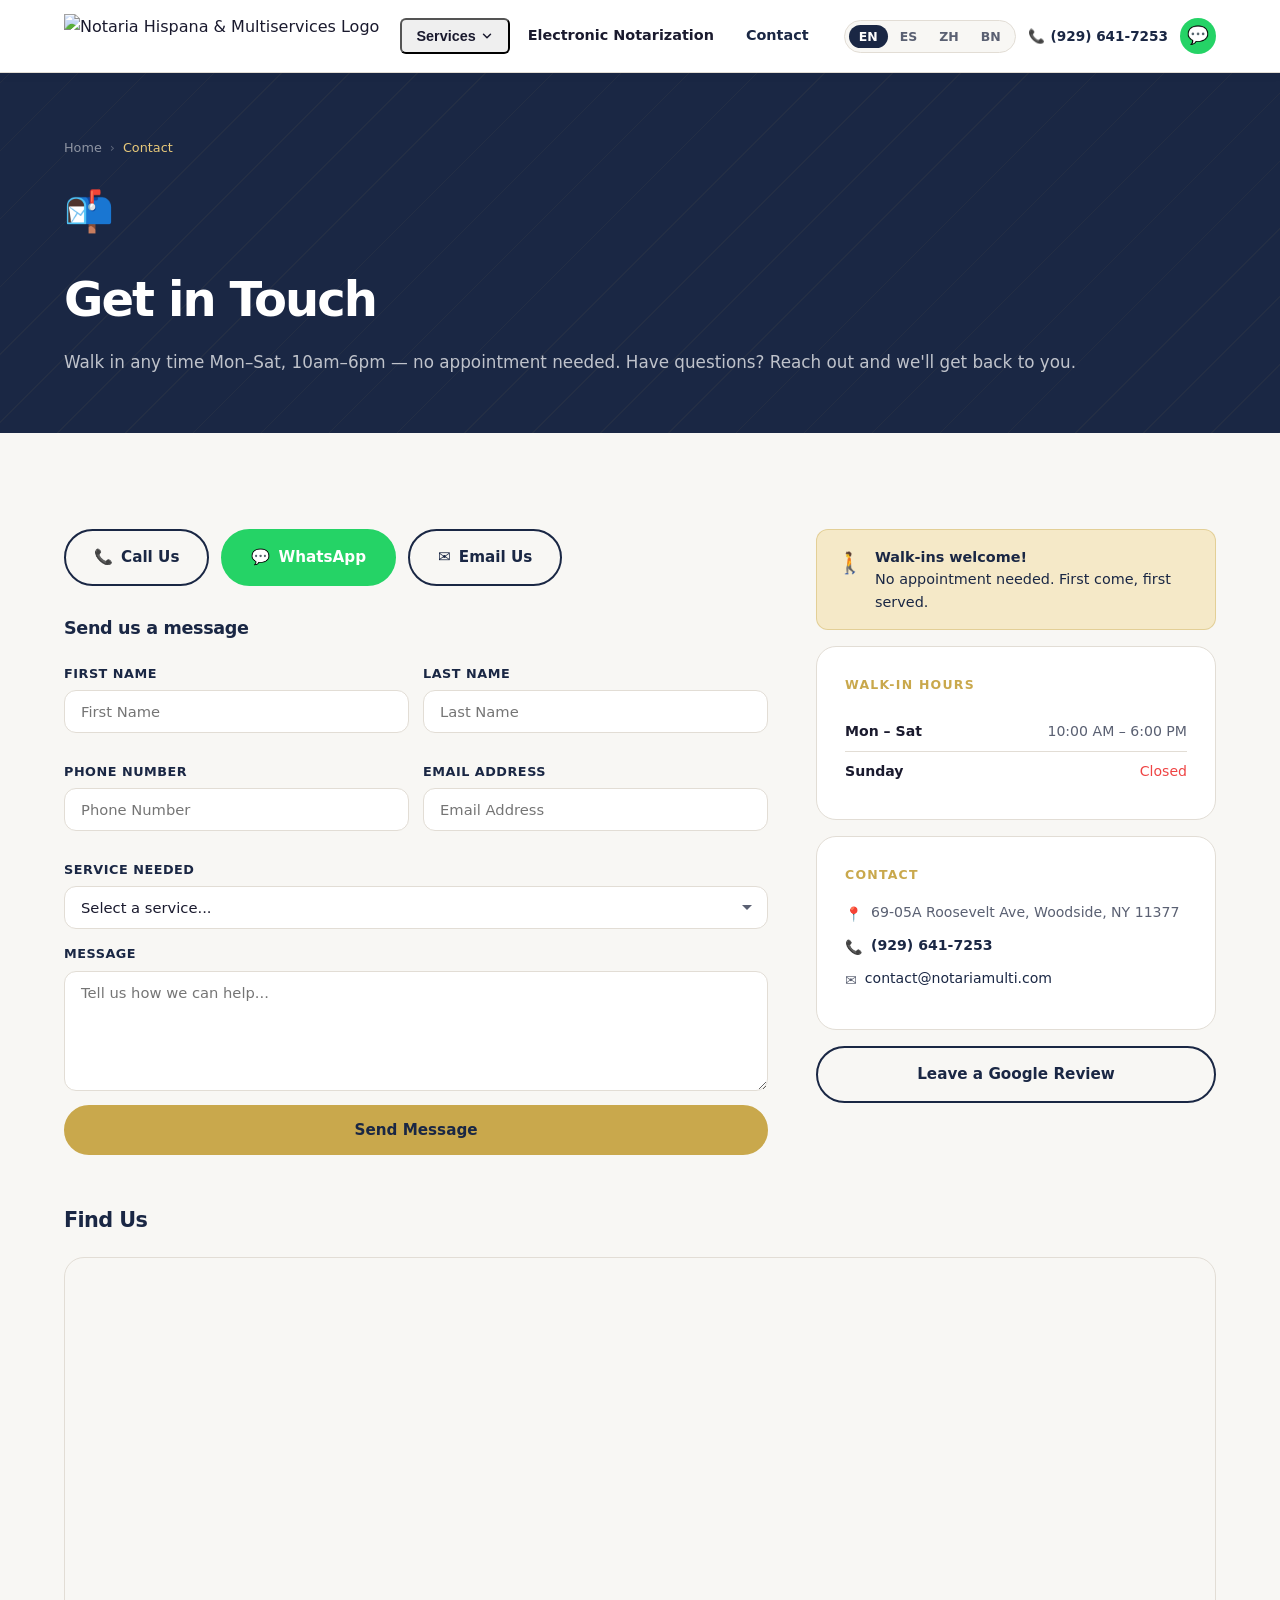
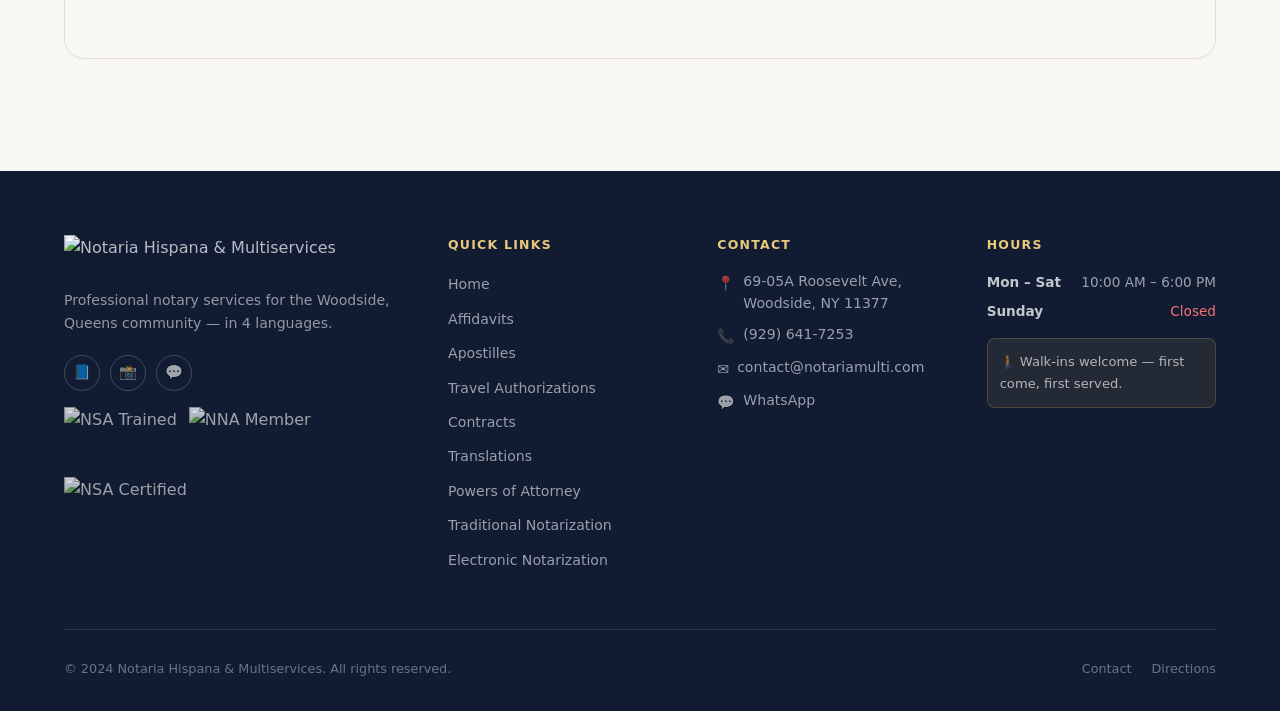
==== contact.html @ 39673ee7 "Initial build: Notaria Hispana & Multiservices website" ====
<!DOCTYPE html>
<html lang="en">
<head>
  <meta charset="UTF-8" />
  <meta name="viewport" content="width=device-width, initial-scale=1.0" />
  <title>Contact Us | Notaria Hispana & Multiservices — Woodside, Queens NY</title>
  <meta name="description" content="Contact Notaria Hispana & Multiservices in Woodside, Queens. Walk in Mon–Sat 10am–6pm — no appointment needed. Call (929) 641-7253 or WhatsApp us." />
  <meta property="og:title" content="Contact | Notaria Hispana & Multiservices" />
  <meta property="og:description" content="Walk in Mon–Sat 10am–6pm at 69-05A Roosevelt Ave, Woodside, NY. No appointment needed." />
  <link rel="stylesheet" href="css/main.css" />
</head>
<body>

<!-- NAVBAR -->
<header class="navbar" role="banner">
  <div class="container navbar-inner">
    <a href="index.html" class="navbar-logo" aria-label="Notaria Hispana & Multiservices home">
      <img src="https://cdn.prod.website-files.com/63d81929572042ce814f7a88/63d93e8942ce27514a6a7bcb_Mesa%20de%20trabajo%201.svg"
           alt="Notaria Hispana & Multiservices Logo" loading="lazy" />
    </a>
    <nav class="navbar-nav" role="navigation" aria-label="Main navigation">
      <div class="nav-dropdown">
        <button class="nav-link nav-dropdown-toggle" aria-haspopup="true" aria-expanded="false">
          <span data-i18n="nav_services">Services</span>
          <svg class="chevron" viewBox="0 0 24 24" fill="none" stroke="currentColor" stroke-width="2.5" stroke-linecap="round" stroke-linejoin="round"><polyline points="6 9 12 15 18 9"></polyline></svg>
        </button>
        <div class="nav-dropdown-menu" role="menu">
          <a href="services/affidavits.html" role="menuitem"><span class="icon">📋</span> <span data-i18n="svc_affidavits">Affidavits</span></a>
          <a href="services/apostilles.html" role="menuitem"><span class="icon">🌐</span> <span data-i18n="svc_apostilles">Apostilles</span></a>
          <a href="services/travel-authorizations.html" role="menuitem"><span class="icon">✈️</span> <span data-i18n="svc_travel">Travel Authorizations</span></a>
          <a href="services/contracts.html" role="menuitem"><span class="icon">📝</span> <span data-i18n="svc_contracts">Contracts</span></a>
          <a href="services/corporate-documents.html" role="menuitem"><span class="icon">🏢</span> <span data-i18n="svc_corporate">Corporate Documents</span></a>
          <a href="services/translations.html" role="menuitem"><span class="icon">🗣️</span> <span data-i18n="svc_translations">Translations</span></a>
          <a href="services/powers.html" role="menuitem"><span class="icon">⚖️</span> <span data-i18n="svc_powers">Powers of Attorney</span></a>
          <a href="services/traditional-notarization.html" role="menuitem"><span class="icon">🔏</span> <span data-i18n="svc_traditional">Traditional Notarization</span></a>
          <a href="services/electronic-notarization.html" role="menuitem"><span class="icon">💻</span> <span data-i18n="svc_electronic">Electronic Notarization</span></a>
        </div>
      </div>
      <a href="services/electronic-notarization.html" class="nav-link" data-i18n="nav_enotary">Electronic Notarization</a>
      <a href="contact.html" class="nav-link" data-i18n="nav_contact">Contact</a>
    </nav>
    <div class="navbar-right">
      <div class="lang-switcher" role="group" aria-label="Language selection">
        <button class="lang-btn active" data-lang="en">EN</button>
        <button class="lang-btn" data-lang="es">ES</button>
        <button class="lang-btn" data-lang="zh">ZH</button>
        <button class="lang-btn" data-lang="bn">BN</button>
      </div>
      <a href="tel:+19296417253" class="navbar-phone">📞 <span data-i18n="nav_phone">(929) 641-7253</span></a>
      <a href="https://wa.me/19296417253" class="navbar-wa" target="_blank" rel="noopener noreferrer" aria-label="WhatsApp">💬</a>
    </div>
    <button class="hamburger" aria-label="Open menu" aria-expanded="false">
      <span></span><span></span><span></span>
    </button>
  </div>
</header>

<!-- Mobile Nav -->
<nav class="mobile-nav" aria-label="Mobile navigation">
  <div class="mobile-nav-inner">
    <span class="mobile-nav-link" data-i18n="nav_services" style="color:var(--text-muted);font-size:.75rem;font-weight:700;letter-spacing:.1em;text-transform:uppercase;padding:12px 0 4px;border-bottom:none;">Services</span>
    <div class="mobile-nav-sub">
      <a href="services/affidavits.html"><span>📋</span> <span data-i18n="svc_affidavits">Affidavits</span></a>
      <a href="services/apostilles.html"><span>🌐</span> <span data-i18n="svc_apostilles">Apostilles</span></a>
      <a href="services/travel-authorizations.html"><span>✈️</span> <span data-i18n="svc_travel">Travel Authorizations</span></a>
      <a href="services/contracts.html"><span>📝</span> <span data-i18n="svc_contracts">Contracts</span></a>
      <a href="services/corporate-documents.html"><span>🏢</span> <span data-i18n="svc_corporate">Corporate Documents</span></a>
      <a href="services/translations.html"><span>🗣️</span> <span data-i18n="svc_translations">Translations</span></a>
      <a href="services/powers.html"><span>⚖️</span> <span data-i18n="svc_powers">Powers of Attorney</span></a>
      <a href="services/traditional-notarization.html"><span>🔏</span> <span data-i18n="svc_traditional">Traditional Notarization</span></a>
      <a href="services/electronic-notarization.html"><span>💻</span> <span data-i18n="svc_electronic">Electronic Notarization</span></a>
    </div>
    <a href="contact.html" class="mobile-nav-link" data-i18n="nav_contact">Contact</a>
    <div class="mobile-lang-row">
      <button class="lang-btn active" data-lang="en">EN</button>
      <button class="lang-btn" data-lang="es">ES</button>
      <button class="lang-btn" data-lang="zh">ZH</button>
      <button class="lang-btn" data-lang="bn">BN</button>
    </div>
    <div class="mobile-contact-row">
      <a href="tel:+19296417253" class="btn btn-outline-navy" style="font-size:.85rem;padding:10px 18px;">📞 (929) 641-7253</a>
      <a href="https://wa.me/19296417253" class="btn btn-whatsapp" style="font-size:.85rem;padding:10px 18px;" target="_blank" rel="noopener noreferrer">💬 WhatsApp</a>
    </div>
  </div>
</nav>

<!-- PAGE HERO -->
<section class="page-hero" aria-label="Contact page hero">
  <div class="container">
    <div class="breadcrumb">
      <a href="index.html" data-i18n="svc_back_home">Home</a>
      <span class="sep">›</span>
      <span class="current" data-i18n="nav_contact">Contact</span>
    </div>
    <div class="page-hero-content">
      <span class="page-hero-icon" aria-hidden="true">📬</span>
      <h1 data-i18n="contact_headline">Get in Touch</h1>
      <p data-i18n="contact_sub">Walk in any time Mon–Sat, 10am–6pm — no appointment needed. Have questions? Reach out and we'll get back to you.</p>
    </div>
  </div>
</section>

<!-- CONTACT CONTENT -->
<section class="contact-page" aria-label="Contact form and information">
  <div class="container">
    <div class="contact-layout">

      <!-- Left: form -->
      <div class="contact-form-wrap fade-in">

        <!-- Quick contact buttons -->
        <div class="quick-contact" style="margin-bottom:28px;">
          <a href="tel:+19296417253" class="btn btn-outline-navy">
            📞 <span data-i18n="quick_call">Call Us</span>
          </a>
          <a href="https://wa.me/19296417253" class="btn btn-whatsapp" target="_blank" rel="noopener noreferrer">
            💬 <span data-i18n="quick_whatsapp">WhatsApp</span>
          </a>
          <a href="mailto:contact@notariamulti.com" class="btn btn-outline-navy">
            ✉️ <span data-i18n="quick_email">Email Us</span>
          </a>
        </div>

        <h2 style="font-size:1.1rem;font-weight:700;color:var(--navy);margin-bottom:20px;letter-spacing:-.02em;">Send us a message</h2>

        <!-- Contact form — set action to Formspree endpoint e.g. https://formspree.io/f/YOUR_FORM_ID -->
        <form id="contact-form" method="POST" action="" novalidate>
          <!-- Honeypot spam prevention -->
          <input type="text" name="_honeypot" class="honeypot" tabindex="-1" autocomplete="off" />

          <div class="form-row">
            <div class="form-group">
              <label for="first_name" data-i18n="form_first_name">First Name</label>
              <input type="text" id="first_name" name="first_name" required
                     data-i18n-placeholder="form_first_name" placeholder="First Name" />
            </div>
            <div class="form-group">
              <label for="last_name" data-i18n="form_last_name">Last Name</label>
              <input type="text" id="last_name" name="last_name" required
                     data-i18n-placeholder="form_last_name" placeholder="Last Name" />
            </div>
          </div>

          <div class="form-row">
            <div class="form-group">
              <label for="phone" data-i18n="form_phone">Phone Number</label>
              <input type="tel" id="phone" name="phone" required
                     data-i18n-placeholder="form_phone" placeholder="Phone Number" />
            </div>
            <div class="form-group">
              <label for="email" data-i18n="form_email">Email Address</label>
              <input type="email" id="email" name="email" required
                     data-i18n-placeholder="form_email" placeholder="Email Address" />
            </div>
          </div>

          <div class="form-group">
            <label for="service" data-i18n="form_service">Service Needed</label>
            <select id="service" name="service">
              <option value="" data-i18n="form_service_default">Select a service...</option>
              <option value="affidavits" data-i18n="svc_affidavits">Affidavits</option>
              <option value="apostilles" data-i18n="svc_apostilles">Apostilles</option>
              <option value="travel" data-i18n="svc_travel">Travel Authorizations</option>
              <option value="contracts" data-i18n="svc_contracts">Contracts</option>
              <option value="corporate" data-i18n="svc_corporate">Corporate Documents</option>
              <option value="translations" data-i18n="svc_translations">Translations</option>
              <option value="powers" data-i18n="svc_powers">Powers of Attorney</option>
              <option value="traditional" data-i18n="svc_traditional">Traditional Notarization</option>
              <option value="electronic" data-i18n="svc_electronic">Electronic Notarization</option>
              <option value="other">Other</option>
            </select>
          </div>

          <div class="form-group">
            <label for="message" data-i18n="form_message">Message</label>
            <textarea id="message" name="message"
                      data-i18n-placeholder="form_message_ph"
                      placeholder="Tell us how we can help..."></textarea>
          </div>

          <button type="submit" class="btn btn-primary form-submit" data-i18n="form_submit">
            Send Message
          </button>
        </form>
      </div>

      <!-- Right: info sidebar -->
      <div class="fade-in fade-in-delay-1">

        <!-- Walk-in note -->
        <div class="walk-in-note">
          <div class="note-icon">🚶</div>
          <p>
            <strong data-i18n="walkin_note_bold">Walk-ins welcome!</strong>
            <br/><span data-i18n="walkin_note">No appointment needed. First come, first served.</span>
          </p>
        </div>

        <!-- Hours -->
        <div class="contact-sidebar-card">
          <h3 data-i18n="walkin_title">Walk-In Hours</h3>
          <div class="hours-table">
            <div class="hours-row">
              <span class="day-name" data-i18n="footer_mon_sat">Mon – Sat</span>
              <span class="day-time" data-i18n="footer_mon_sat_time">10:00 AM – 6:00 PM</span>
            </div>
            <div class="hours-row closed">
              <span class="day-name" data-i18n="footer_sun">Sunday</span>
              <span class="day-time" data-i18n="footer_sun_time">Closed</span>
            </div>
          </div>
        </div>

        <!-- Quick contact info -->
        <div class="contact-sidebar-card">
          <h3 data-i18n="footer_contact">Contact Info</h3>
          <div class="footer-contact-item" style="color:var(--text-muted);">
            <span>📍</span>
            <span data-i18n="footer_address">69-05A Roosevelt Ave, Woodside, NY 11377</span>
          </div>
          <div class="footer-contact-item" style="color:var(--text-muted);">
            <span>📞</span>
            <a href="tel:+19296417253" style="color:var(--navy);font-weight:600;" data-i18n="nav_phone">(929) 641-7253</a>
          </div>
          <div class="footer-contact-item" style="color:var(--text-muted);">
            <span>✉️</span>
            <a href="mailto:contact@notariamulti.com" style="color:var(--navy);">contact@notariamulti.com</a>
          </div>
        </div>

        <!-- Google Review button -->
        <!-- NOTE: Replace PLACE_ID_HERE with the actual Google Place ID -->
        <a href="https://search.google.com/local/writereview?placeid=PLACE_ID_HERE"
           class="btn btn-outline-navy" style="width:100%;justify-content:center;margin-bottom:16px;"
           target="_blank" rel="noopener noreferrer" data-i18n="review_btn">
          Leave a Google Review
        </a>

      </div>
    </div>

    <!-- Map -->
    <div style="margin-top:48px;" class="fade-in">
      <h2 style="font-size:1.3rem;font-weight:800;color:var(--navy);letter-spacing:-.03em;margin-bottom:20px;" data-i18n="map_title">Find Us</h2>
      <div class="map-wrap">
        <iframe
          src="https://maps.google.com/maps?q=69-05A+Roosevelt+Ave+Woodside+NY+11377&output=embed"
          width="100%"
          height="400"
          style="border:0;"
          allowfullscreen=""
          loading="lazy"
          referrerpolicy="no-referrer-when-downgrade"
          title="Notaria Hispana & Multiservices on Google Maps">
        </iframe>
      </div>
    </div>
  </div>
</section>

<!-- FOOTER -->
<footer class="footer" role="contentinfo">
  <div class="container">
    <div class="footer-grid">
      <div class="footer-brand">
        <img src="https://cdn.prod.website-files.com/63d81929572042ce814f7a88/63d93e8942ce27514a6a7bcb_Mesa%20de%20trabajo%201.svg"
             alt="Notaria Hispana & Multiservices" loading="lazy" />
        <p class="footer-tagline" data-i18n="footer_tagline">Professional notary services for the Woodside, Queens community — in 4 languages.</p>
        <div class="footer-social">
          <a href="#" aria-label="Facebook">📘</a>
          <a href="#" aria-label="Instagram">📸</a>
          <a href="https://wa.me/19296417253" aria-label="WhatsApp" target="_blank" rel="noopener noreferrer">💬</a>
        </div>
        <div class="footer-badges">
          <img src="https://cdn.prod.website-files.com/63d81929572042ce814f7a88/65b90f90956b633c1d0f5455_NSA%20TRAINED%20LOGO.png" alt="NSA Trained" loading="lazy" />
          <img src="https://cdn.prod.website-files.com/63d81929572042ce814f7a88/65b90f9088ab7d078bc10384_NNA%20MEMBER%20LOGO.png" alt="NNA Member" loading="lazy" />
          <img src="https://cdn.prod.website-files.com/63d81929572042ce814f7a88/65b90f90baeb579387008061_NSA%20CERT.%20LOGO.png" alt="NSA Certified" loading="lazy" />
        </div>
      </div>
      <div class="footer-col">
        <h4 data-i18n="footer_quick_links">Quick Links</h4>
        <ul>
          <li><a href="index.html">Home</a></li>
          <li><a href="services/affidavits.html" data-i18n="svc_affidavits">Affidavits</a></li>
          <li><a href="services/apostilles.html" data-i18n="svc_apostilles">Apostilles</a></li>
          <li><a href="services/travel-authorizations.html" data-i18n="svc_travel">Travel Authorizations</a></li>
          <li><a href="services/contracts.html" data-i18n="svc_contracts">Contracts</a></li>
          <li><a href="services/translations.html" data-i18n="svc_translations">Translations</a></li>
          <li><a href="services/powers.html" data-i18n="svc_powers">Powers of Attorney</a></li>
          <li><a href="services/traditional-notarization.html" data-i18n="svc_traditional">Traditional Notarization</a></li>
          <li><a href="services/electronic-notarization.html" data-i18n="svc_electronic">Electronic Notarization</a></li>
        </ul>
      </div>
      <div class="footer-col">
        <h4 data-i18n="footer_contact">Contact</h4>
        <div class="footer-contact-item"><span>📍</span><span data-i18n="footer_address">69-05A Roosevelt Ave, Woodside, NY 11377</span></div>
        <div class="footer-contact-item"><span>📞</span><a href="tel:+19296417253" data-i18n="nav_phone">(929) 641-7253</a></div>
        <div class="footer-contact-item"><span>✉️</span><a href="mailto:contact@notariamulti.com">contact@notariamulti.com</a></div>
        <div class="footer-contact-item"><span>💬</span><a href="https://wa.me/19296417253" target="_blank" rel="noopener noreferrer">WhatsApp</a></div>
      </div>
      <div class="footer-col">
        <h4 data-i18n="footer_hours">Hours</h4>
        <div class="footer-hours-item">
          <span class="day" data-i18n="footer_mon_sat">Mon – Sat</span>
          <span data-i18n="footer_mon_sat_time">10:00 AM – 6:00 PM</span>
        </div>
        <div class="footer-hours-item">
          <span class="day" data-i18n="footer_sun">Sunday</span>
          <span style="color:#f87171;" data-i18n="footer_sun_time">Closed</span>
        </div>
        <div style="margin-top:16px;padding:12px;background:rgba(201,168,76,.1);border:1px solid rgba(201,168,76,.25);border-radius:8px;font-size:.82rem;color:rgba(255,255,255,.65);">
          🚶 Walk-ins welcome — first come, first served.
        </div>
      </div>
    </div>
    <div class="footer-bottom">
      <p class="footer-copyright" data-i18n="footer_copyright">© 2024 Notaria Hispana & Multiservices. All rights reserved.</p>
      <div class="footer-bottom-links">
        <a href="contact.html" data-i18n="nav_contact">Contact</a>
        <a href="https://maps.google.com/?q=69-05A+Roosevelt+Ave+Woodside+NY+11377" target="_blank" rel="noopener noreferrer">Directions</a>
      </div>
    </div>
  </div>
</footer>

<script src="js/translations.js"></script>
<script src="js/main.js"></script>
</body>
</html>
---- css/main.css ----
/* ============================================================
   Notaria Hispana & Multiservices — main.css
   ============================================================ */

/* ── Custom Properties ───────────────────────────────────── */
:root {
  --navy:      #1a2744;
  --navy-dark: #111c33;
  --gold:      #c9a84c;
  --gold-light:#e8c97a;
  --gold-pale: #f5e9c8;
  --off-white: #f8f7f4;
  --white:     #ffffff;
  --text-dark: #1a1a2e;
  --text-muted:#5a6072;
  --border:    #e2ddd5;
  --shadow-sm: 0 2px 8px rgba(26,39,68,.08);
  --shadow-md: 0 6px 24px rgba(26,39,68,.13);
  --shadow-lg: 0 16px 48px rgba(26,39,68,.18);
  --radius-sm: 6px;
  --radius-md: 12px;
  --radius-lg: 20px;
  --transition: 0.25s ease;
  --font: -apple-system, BlinkMacSystemFont, 'Segoe UI', system-ui, sans-serif;
  --max-width: 1200px;
  --section-gap: 96px;
}

/* ── Reset & Base ─────────────────────────────────────────── */
*, *::before, *::after { box-sizing: border-box; margin: 0; padding: 0; }

html {
  scroll-behavior: smooth;
  font-size: 16px;
}

body {
  font-family: var(--font);
  background: var(--off-white);
  color: var(--text-dark);
  line-height: 1.65;
  -webkit-font-smoothing: antialiased;
}

img { max-width: 100%; height: auto; display: block; }
a  { color: inherit; text-decoration: none; }
ul { list-style: none; }

/* ── Utilities ────────────────────────────────────────────── */
.container {
  width: 100%;
  max-width: var(--max-width);
  margin-inline: auto;
  padding-inline: 24px;
}

.section-label {
  font-size: .75rem;
  font-weight: 700;
  letter-spacing: .12em;
  text-transform: uppercase;
  color: var(--gold);
  margin-bottom: 10px;
}

.section-title {
  font-size: clamp(1.75rem, 3.5vw, 2.5rem);
  font-weight: 800;
  letter-spacing: -.03em;
  line-height: 1.15;
  color: var(--navy);
}

.section-title.light { color: var(--white); }

.section-sub {
  font-size: 1.05rem;
  color: var(--text-muted);
  margin-top: 12px;
  max-width: 560px;
}

.section-sub.light { color: rgba(255,255,255,.75); }

/* ── Buttons ──────────────────────────────────────────────── */
.btn {
  display: inline-flex;
  align-items: center;
  gap: 8px;
  padding: 14px 28px;
  border-radius: 50px;
  font-family: var(--font);
  font-size: .95rem;
  font-weight: 700;
  cursor: pointer;
  border: 2px solid transparent;
  transition: transform var(--transition), box-shadow var(--transition), background var(--transition), color var(--transition);
  white-space: nowrap;
}

.btn:hover { transform: translateY(-2px); }
.btn:active { transform: translateY(0); }

.btn-primary {
  background: var(--gold);
  color: var(--navy);
  border-color: var(--gold);
  position: relative;
  overflow: hidden;
}

.btn-primary::after {
  content: '';
  position: absolute;
  inset: 0;
  background: linear-gradient(90deg, transparent 0%, rgba(255,255,255,.35) 50%, transparent 100%);
  transform: translateX(-100%);
  transition: transform 0.6s ease;
}

.btn-primary:hover::after { transform: translateX(100%); }
.btn-primary:hover {
  background: var(--gold-light);
  border-color: var(--gold-light);
  box-shadow: 0 8px 24px rgba(201,168,76,.35);
}

.btn-outline {
  background: transparent;
  color: var(--white);
  border-color: rgba(255,255,255,.55);
}
.btn-outline:hover {
  background: rgba(255,255,255,.1);
  border-color: var(--white);
  box-shadow: 0 6px 20px rgba(255,255,255,.1);
}

.btn-outline-navy {
  background: transparent;
  color: var(--navy);
  border-color: var(--navy);
}
.btn-outline-navy:hover {
  background: var(--navy);
  color: var(--white);
  box-shadow: var(--shadow-md);
}

.btn-ghost {
  background: transparent;
  color: var(--gold);
  border-color: var(--gold);
}
.btn-ghost:hover {
  background: var(--gold);
  color: var(--navy);
}

.btn-whatsapp {
  background: #25d366;
  color: var(--white);
  border-color: #25d366;
}
.btn-whatsapp:hover {
  background: #20c05c;
  border-color: #20c05c;
  box-shadow: 0 8px 24px rgba(37,211,102,.35);
}

.btn-disabled {
  opacity: .55;
  cursor: not-allowed;
  pointer-events: none;
}

/* ── Scroll Fade-in ───────────────────────────────────────── */
.fade-in {
  opacity: 0;
  transform: translateY(28px);
  transition: opacity 0.55s ease, transform 0.55s ease;
}
.fade-in.visible {
  opacity: 1;
  transform: translateY(0);
}
.fade-in-delay-1 { transition-delay: .1s; }
.fade-in-delay-2 { transition-delay: .2s; }
.fade-in-delay-3 { transition-delay: .3s; }
.fade-in-delay-4 { transition-delay: .4s; }

/* ── NAVBAR ───────────────────────────────────────────────── */
.navbar {
  position: sticky;
  top: 0;
  z-index: 1000;
  background: var(--white);
  border-bottom: 1px solid var(--border);
  box-shadow: var(--shadow-sm);
}

.navbar-inner {
  display: flex;
  align-items: center;
  justify-content: space-between;
  height: 72px;
  gap: 16px;
}

.navbar-logo img {
  height: 44px;
  width: auto;
}

.navbar-nav {
  display: flex;
  align-items: center;
  gap: 4px;
}

.nav-link {
  font-size: .9rem;
  font-weight: 600;
  color: var(--text-dark);
  padding: 8px 14px;
  border-radius: var(--radius-sm);
  transition: color var(--transition), background var(--transition);
  position: relative;
}

.nav-link::after {
  content: '';
  position: absolute;
  bottom: 4px;
  left: 14px;
  right: 14px;
  height: 2px;
  background: var(--gold);
  transform: scaleX(0);
  transform-origin: left;
  transition: transform var(--transition);
  border-radius: 2px;
}

.nav-link:hover { color: var(--navy); }
.nav-link:hover::after { transform: scaleX(1); }

/* Dropdown */
.nav-dropdown {
  position: relative;
}

.nav-dropdown-toggle {
  display: flex;
  align-items: center;
  gap: 4px;
  cursor: pointer;
}

.nav-dropdown-toggle .chevron {
  width: 14px;
  height: 14px;
  transition: transform var(--transition);
  flex-shrink: 0;
}

.nav-dropdown:hover .chevron,
.nav-dropdown.open .chevron {
  transform: rotate(180deg);
}

.nav-dropdown-menu {
  position: absolute;
  top: calc(100% + 8px);
  left: 50%;
  transform: translateX(-50%) translateY(-6px);
  background: var(--white);
  border: 1px solid var(--border);
  border-radius: var(--radius-md);
  box-shadow: var(--shadow-lg);
  padding: 8px;
  min-width: 240px;
  opacity: 0;
  pointer-events: none;
  transition: opacity var(--transition), transform var(--transition);
  z-index: 100;
}

.nav-dropdown:hover .nav-dropdown-menu,
.nav-dropdown.open .nav-dropdown-menu {
  opacity: 1;
  pointer-events: auto;
  transform: translateX(-50%) translateY(0);
}

.nav-dropdown-menu a {
  display: flex;
  align-items: center;
  gap: 10px;
  padding: 10px 14px;
  border-radius: var(--radius-sm);
  font-size: .875rem;
  font-weight: 500;
  color: var(--text-dark);
  transition: background var(--transition), color var(--transition);
}

.nav-dropdown-menu a:hover {
  background: var(--off-white);
  color: var(--navy);
}

.nav-dropdown-menu a .icon { font-size: 1rem; }

/* Navbar right */
.navbar-right {
  display: flex;
  align-items: center;
  gap: 12px;
}

/* Language switcher */
.lang-switcher {
  display: flex;
  align-items: center;
  gap: 2px;
  background: var(--off-white);
  border: 1px solid var(--border);
  border-radius: 50px;
  padding: 4px;
}

.lang-btn {
  padding: 4px 10px;
  border-radius: 50px;
  border: none;
  background: transparent;
  font-family: var(--font);
  font-size: .78rem;
  font-weight: 600;
  color: var(--text-muted);
  cursor: pointer;
  transition: background var(--transition), color var(--transition);
}

.lang-btn.active,
.lang-btn:hover {
  background: var(--navy);
  color: var(--white);
}

.navbar-phone {
  display: flex;
  align-items: center;
  gap: 6px;
  font-size: .85rem;
  font-weight: 700;
  color: var(--navy);
  transition: color var(--transition);
}
.navbar-phone:hover { color: var(--gold); }

.navbar-wa {
  display: flex;
  align-items: center;
  justify-content: center;
  width: 36px;
  height: 36px;
  border-radius: 50%;
  background: #25d366;
  color: var(--white);
  font-size: 1.1rem;
  transition: transform var(--transition), box-shadow var(--transition);
}
.navbar-wa:hover {
  transform: scale(1.1);
  box-shadow: 0 4px 16px rgba(37,211,102,.4);
}

/* Hamburger */
.hamburger {
  display: none;
  flex-direction: column;
  justify-content: center;
  gap: 5px;
  width: 40px;
  height: 40px;
  border: none;
  background: transparent;
  cursor: pointer;
  padding: 4px;
  border-radius: var(--radius-sm);
}

.hamburger span {
  display: block;
  height: 2px;
  background: var(--navy);
  border-radius: 2px;
  transition: transform var(--transition), opacity var(--transition), width var(--transition);
}

.hamburger.open span:nth-child(1) { transform: translateY(7px) rotate(45deg); }
.hamburger.open span:nth-child(2) { opacity: 0; width: 0; }
.hamburger.open span:nth-child(3) { transform: translateY(-7px) rotate(-45deg); }

/* Mobile nav */
.mobile-nav {
  display: none;
  position: fixed;
  top: 72px;
  left: 0; right: 0;
  background: var(--white);
  border-bottom: 1px solid var(--border);
  box-shadow: var(--shadow-md);
  max-height: 0;
  overflow: hidden;
  transition: max-height 0.4s cubic-bezier(0.4,0,0.2,1);
  z-index: 999;
}

.mobile-nav.open { max-height: 90vh; overflow-y: auto; }

.mobile-nav-inner { padding: 20px 24px 32px; }

.mobile-nav-link {
  display: block;
  padding: 14px 0;
  font-size: 1.1rem;
  font-weight: 600;
  color: var(--text-dark);
  border-bottom: 1px solid var(--border);
  transition: color var(--transition);
}
.mobile-nav-link:hover { color: var(--navy); }

.mobile-nav-sub {
  padding: 8px 0 8px 16px;
}

.mobile-nav-sub a {
  display: flex;
  align-items: center;
  gap: 8px;
  padding: 10px 0;
  font-size: .95rem;
  color: var(--text-muted);
  border-bottom: 1px solid rgba(226,221,213,.4);
  transition: color var(--transition);
}
.mobile-nav-sub a:hover { color: var(--navy); }

.mobile-lang-row {
  display: flex;
  gap: 8px;
  margin-top: 20px;
  flex-wrap: wrap;
}

.mobile-contact-row {
  display: flex;
  gap: 10px;
  margin-top: 16px;
  flex-wrap: wrap;
}

/* ── HERO ─────────────────────────────────────────────────── */
.hero {
  background: var(--navy);
  color: var(--white);
  padding: 96px 0 80px;
  position: relative;
  overflow: hidden;
}

/* Geometric pattern */
.hero::before {
  content: '';
  position: absolute;
  inset: 0;
  background-image:
    repeating-linear-gradient(
      60deg,
      rgba(201,168,76,.06) 0px,
      rgba(201,168,76,.06) 1px,
      transparent 1px,
      transparent 60px
    ),
    repeating-linear-gradient(
      -60deg,
      rgba(201,168,76,.06) 0px,
      rgba(201,168,76,.06) 1px,
      transparent 1px,
      transparent 60px
    );
  pointer-events: none;
}

.hero::after {
  content: '';
  position: absolute;
  top: -120px; right: -120px;
  width: 480px; height: 480px;
  border-radius: 50%;
  background: radial-gradient(circle, rgba(201,168,76,.12) 0%, transparent 70%);
  pointer-events: none;
}

.hero-inner {
  position: relative;
  z-index: 1;
  max-width: 680px;
}

.hero-badge {
  display: inline-flex;
  align-items: center;
  gap: 6px;
  background: rgba(201,168,76,.18);
  border: 1px solid rgba(201,168,76,.35);
  color: var(--gold-light);
  font-size: .78rem;
  font-weight: 700;
  letter-spacing: .1em;
  text-transform: uppercase;
  padding: 6px 14px;
  border-radius: 50px;
  margin-bottom: 24px;
}

.hero-title {
  font-size: clamp(2.2rem, 5vw, 3.6rem);
  font-weight: 900;
  letter-spacing: -.04em;
  line-height: 1.1;
  color: var(--white);
  margin-bottom: 20px;
}

.hero-title span { color: var(--gold); }

.hero-sub {
  font-size: clamp(1rem, 2vw, 1.15rem);
  color: rgba(255,255,255,.78);
  line-height: 1.7;
  margin-bottom: 36px;
  max-width: 520px;
}

.hero-ctas {
  display: flex;
  gap: 14px;
  flex-wrap: wrap;
}

.hero-languages {
  display: flex;
  align-items: center;
  gap: 10px;
  margin-top: 44px;
  flex-wrap: wrap;
}

.hero-languages span {
  font-size: .78rem;
  font-weight: 600;
  letter-spacing: .06em;
  color: rgba(255,255,255,.5);
  text-transform: uppercase;
}

.lang-pill {
  display: inline-flex;
  align-items: center;
  padding: 4px 12px;
  border-radius: 50px;
  border: 1px solid rgba(201,168,76,.35);
  color: var(--gold-light);
  font-size: .8rem;
  font-weight: 600;
}

/* ── STATS BAR ────────────────────────────────────────────── */
.stats-bar {
  background: var(--white);
  border-bottom: 1px solid var(--border);
  padding: 36px 0;
}

.stats-grid {
  display: grid;
  grid-template-columns: repeat(4, 1fr);
  gap: 24px;
  text-align: center;
}

.stat-item {
  display: flex;
  flex-direction: column;
  align-items: center;
  gap: 6px;
}

.stat-number {
  font-size: clamp(1.8rem, 3.5vw, 2.5rem);
  font-weight: 900;
  color: var(--navy);
  letter-spacing: -.04em;
  line-height: 1;
}

.stat-number span { color: var(--gold); }

.stat-label {
  font-size: .82rem;
  font-weight: 600;
  color: var(--text-muted);
  text-transform: uppercase;
  letter-spacing: .07em;
}

/* ── SERVICES SECTION ─────────────────────────────────────── */
.services-section {
  padding: var(--section-gap) 0;
}

.section-header {
  margin-bottom: 52px;
}

.services-grid {
  display: grid;
  grid-template-columns: repeat(3, 1fr);
  gap: 24px;
}

.service-card {
  background: var(--white);
  border: 1px solid var(--border);
  border-radius: var(--radius-lg);
  padding: 32px 28px;
  display: flex;
  flex-direction: column;
  gap: 14px;
  transition: transform var(--transition), box-shadow var(--transition), border-color var(--transition);
  cursor: default;
}

.service-card:hover {
  transform: translateY(-4px);
  box-shadow: var(--shadow-lg);
  border-color: rgba(201,168,76,.35);
}

.service-card-icon {
  font-size: 2.2rem;
  line-height: 1;
  width: 56px;
  height: 56px;
  display: flex;
  align-items: center;
  justify-content: center;
  background: var(--off-white);
  border-radius: var(--radius-md);
}

.service-card h3 {
  font-size: 1.1rem;
  font-weight: 800;
  color: var(--navy);
  letter-spacing: -.02em;
}

.service-card p {
  font-size: .88rem;
  color: var(--text-muted);
  line-height: 1.6;
  flex: 1;
}

.service-card .btn-learn {
  align-self: flex-start;
  padding: 8px 18px;
  font-size: .82rem;
  font-weight: 700;
  border-radius: 50px;
  border: 1.5px solid var(--border);
  color: var(--navy);
  background: transparent;
  transition: background var(--transition), border-color var(--transition), color var(--transition);
  display: inline-flex;
  align-items: center;
  gap: 4px;
}

.service-card:hover .btn-learn {
  background: var(--navy);
  color: var(--white);
  border-color: var(--navy);
}

/* ── ENOTARY BANNER ───────────────────────────────────────── */
.enotary-banner {
  background: linear-gradient(135deg, var(--navy) 0%, #243358 50%, #1e2d4e 100%);
  padding: 64px 0;
  position: relative;
  overflow: hidden;
}

.enotary-banner::before {
  content: '';
  position: absolute;
  top: -60px; right: -60px;
  width: 300px; height: 300px;
  border-radius: 50%;
  background: radial-gradient(circle, rgba(201,168,76,.15) 0%, transparent 70%);
}

.enotary-banner::after {
  content: '';
  position: absolute;
  bottom: -60px; left: -60px;
  width: 240px; height: 240px;
  border-radius: 50%;
  background: radial-gradient(circle, rgba(201,168,76,.1) 0%, transparent 70%);
}

.enotary-inner {
  position: relative;
  z-index: 1;
  display: flex;
  align-items: center;
  justify-content: space-between;
  gap: 40px;
  flex-wrap: wrap;
}

.enotary-text .badge-coming-soon {
  display: inline-flex;
  align-items: center;
  gap: 6px;
  background: rgba(201,168,76,.2);
  border: 1px solid rgba(201,168,76,.4);
  color: var(--gold-light);
  font-size: .75rem;
  font-weight: 700;
  letter-spacing: .1em;
  text-transform: uppercase;
  padding: 5px 12px;
  border-radius: 50px;
  margin-bottom: 16px;
}

.enotary-text h2 {
  font-size: clamp(1.5rem, 3vw, 2rem);
  font-weight: 800;
  color: var(--white);
  letter-spacing: -.03em;
  margin-bottom: 10px;
}

.enotary-text p {
  color: rgba(255,255,255,.72);
  font-size: .95rem;
  max-width: 460px;
}

.enotary-cta { flex-shrink: 0; }

.btn-coming-soon {
  position: relative;
  background: var(--gold);
  color: var(--navy);
  border-color: var(--gold);
  opacity: .7;
  cursor: not-allowed;
  pointer-events: none;
}

/* ── WHY CHOOSE US ────────────────────────────────────────── */
.why-section {
  padding: var(--section-gap) 0;
  background: var(--navy);
  position: relative;
  overflow: hidden;
}

.why-section::before {
  content: '';
  position: absolute;
  inset: 0;
  background-image:
    repeating-linear-gradient(
      45deg,
      rgba(201,168,76,.04) 0px,
      rgba(201,168,76,.04) 1px,
      transparent 1px,
      transparent 48px
    );
}

.why-grid {
  display: grid;
  grid-template-columns: repeat(4, 1fr);
  gap: 24px;
  margin-top: 52px;
  position: relative;
  z-index: 1;
}

.why-card {
  background: rgba(255,255,255,.06);
  border: 1px solid rgba(201,168,76,.2);
  border-radius: var(--radius-lg);
  padding: 32px 24px;
  text-align: center;
  transition: background var(--transition), border-color var(--transition);
}

.why-card:hover {
  background: rgba(255,255,255,.1);
  border-color: rgba(201,168,76,.45);
}

.why-icon {
  font-size: 2.2rem;
  margin-bottom: 16px;
  display: block;
}

.why-card h3 {
  font-size: 1.05rem;
  font-weight: 800;
  color: var(--white);
  margin-bottom: 10px;
  letter-spacing: -.02em;
}

.why-card p {
  font-size: .85rem;
  color: rgba(255,255,255,.62);
  line-height: 1.6;
}

/* ── TRUST BADGES ─────────────────────────────────────────── */
.trust-section {
  padding: 56px 0;
  background: var(--white);
  border-top: 1px solid var(--border);
  border-bottom: 1px solid var(--border);
}

.trust-inner {
  text-align: center;
}

.trust-inner p {
  font-size: .78rem;
  font-weight: 700;
  letter-spacing: .12em;
  text-transform: uppercase;
  color: var(--text-muted);
  margin-bottom: 28px;
}

.trust-badges {
  display: flex;
  align-items: center;
  justify-content: center;
  gap: 40px;
  flex-wrap: wrap;
}

.trust-badge img {
  height: 80px;
  width: auto;
  object-fit: contain;
  filter: grayscale(20%);
  transition: filter var(--transition), transform var(--transition);
}

.trust-badge img:hover {
  filter: grayscale(0%);
  transform: scale(1.05);
}

/* ── REVIEWS ──────────────────────────────────────────────── */
.reviews-section {
  padding: var(--section-gap) 0;
}

.reviews-grid {
  display: grid;
  grid-template-columns: repeat(3, 1fr);
  gap: 24px;
  margin-top: 48px;
}

.review-card {
  background: var(--white);
  border: 1px solid var(--border);
  border-radius: var(--radius-lg);
  padding: 28px;
  display: flex;
  flex-direction: column;
  gap: 14px;
  transition: box-shadow var(--transition);
}

.review-card:hover { box-shadow: var(--shadow-md); }

.review-stars { color: #f59e0b; font-size: 1.1rem; letter-spacing: 2px; }

.review-text {
  font-size: .92rem;
  color: var(--text-muted);
  line-height: 1.7;
  flex: 1;
  font-style: italic;
}

.review-author {
  display: flex;
  align-items: center;
  gap: 10px;
}

.review-avatar {
  width: 40px; height: 40px;
  border-radius: 50%;
  background: linear-gradient(135deg, var(--navy), var(--gold));
  display: flex;
  align-items: center;
  justify-content: center;
  color: var(--white);
  font-size: .85rem;
  font-weight: 700;
  flex-shrink: 0;
}

.review-name {
  font-size: .9rem;
  font-weight: 700;
  color: var(--text-dark);
}

.review-source {
  font-size: .75rem;
  color: var(--text-muted);
}

.reviews-cta {
  text-align: center;
  margin-top: 36px;
}

/* ── CONTACT CTA SECTION ──────────────────────────────────── */
.contact-cta-section {
  padding: var(--section-gap) 0;
  background: var(--off-white);
  border-top: 1px solid var(--border);
}

.contact-cta-inner {
  text-align: center;
  max-width: 600px;
  margin-inline: auto;
}

.contact-cta-inner h2 {
  font-size: clamp(1.8rem, 3.5vw, 2.4rem);
  font-weight: 900;
  color: var(--navy);
  letter-spacing: -.04em;
  margin-bottom: 14px;
}

.contact-cta-inner p {
  color: var(--text-muted);
  margin-bottom: 32px;
}

.contact-cta-btns {
  display: flex;
  gap: 14px;
  justify-content: center;
  flex-wrap: wrap;
}

/* ── FOOTER ───────────────────────────────────────────────── */
.footer {
  background: var(--navy-dark);
  color: rgba(255,255,255,.7);
  padding: 64px 0 32px;
}

.footer-grid {
  display: grid;
  grid-template-columns: 1.5fr 1fr 1fr 1fr;
  gap: 40px;
  padding-bottom: 48px;
  border-bottom: 1px solid rgba(255,255,255,.1);
}

.footer-brand img {
  height: 40px;
  width: auto;
  margin-bottom: 14px;
}

.footer-tagline {
  font-size: .88rem;
  line-height: 1.65;
  color: rgba(255,255,255,.55);
  margin-bottom: 20px;
}

.footer-social {
  display: flex;
  gap: 10px;
}

.footer-social a {
  width: 36px; height: 36px;
  border-radius: 50%;
  border: 1px solid rgba(255,255,255,.2);
  display: flex;
  align-items: center;
  justify-content: center;
  font-size: .9rem;
  color: rgba(255,255,255,.6);
  transition: background var(--transition), border-color var(--transition), color var(--transition);
}

.footer-social a:hover {
  background: var(--gold);
  border-color: var(--gold);
  color: var(--navy);
}

.footer-col h4 {
  font-size: .78rem;
  font-weight: 700;
  letter-spacing: .1em;
  text-transform: uppercase;
  color: var(--gold-light);
  margin-bottom: 16px;
}

.footer-col ul li { margin-bottom: 8px; }

.footer-col ul li a {
  font-size: .88rem;
  color: rgba(255,255,255,.58);
  transition: color var(--transition);
}

.footer-col ul li a:hover { color: var(--white); }

.footer-contact-item {
  display: flex;
  align-items: flex-start;
  gap: 8px;
  font-size: .88rem;
  color: rgba(255,255,255,.58);
  margin-bottom: 10px;
  line-height: 1.5;
}

.footer-contact-item span:first-child { flex-shrink: 0; margin-top: 2px; }

.footer-hours-item {
  display: flex;
  justify-content: space-between;
  font-size: .85rem;
  color: rgba(255,255,255,.58);
  margin-bottom: 6px;
}

.footer-hours-item .day { font-weight: 600; color: rgba(255,255,255,.75); }

.footer-badges {
  display: flex;
  gap: 12px;
  align-items: center;
  flex-wrap: wrap;
  margin-top: 16px;
}

.footer-badges img {
  height: 44px;
  width: auto;
  object-fit: contain;
  filter: brightness(.85) grayscale(.3);
}

.footer-bottom {
  padding-top: 28px;
  display: flex;
  align-items: center;
  justify-content: space-between;
  gap: 16px;
  flex-wrap: wrap;
}

.footer-copyright {
  font-size: .8rem;
  color: rgba(255,255,255,.38);
}

.footer-bottom-links {
  display: flex;
  gap: 20px;
}

.footer-bottom-links a {
  font-size: .8rem;
  color: rgba(255,255,255,.38);
  transition: color var(--transition);
}

.footer-bottom-links a:hover { color: rgba(255,255,255,.7); }

/* ── SERVICE PAGE HERO ────────────────────────────────────── */
.page-hero {
  background: var(--navy);
  padding: 64px 0 56px;
  position: relative;
  overflow: hidden;
}

.page-hero::before {
  content: '';
  position: absolute;
  inset: 0;
  background-image:
    repeating-linear-gradient(
      -45deg,
      rgba(201,168,76,.05) 0px,
      rgba(201,168,76,.05) 1px,
      transparent 1px,
      transparent 48px
    );
}

.breadcrumb {
  display: flex;
  align-items: center;
  gap: 8px;
  font-size: .8rem;
  color: rgba(255,255,255,.5);
  margin-bottom: 20px;
  position: relative;
  z-index: 1;
  flex-wrap: wrap;
}

.breadcrumb a {
  color: rgba(255,255,255,.5);
  transition: color var(--transition);
}
.breadcrumb a:hover { color: var(--gold-light); }

.breadcrumb .sep { color: rgba(255,255,255,.3); }
.breadcrumb .current { color: var(--gold-light); }

.page-hero-content { position: relative; z-index: 1; }

.page-hero-icon {
  font-size: 2.5rem;
  display: block;
  margin-bottom: 16px;
}

.page-hero h1 {
  font-size: clamp(2rem, 4vw, 3rem);
  font-weight: 900;
  color: var(--white);
  letter-spacing: -.04em;
  margin-bottom: 10px;
}

.page-hero p {
  font-size: 1.05rem;
  color: rgba(255,255,255,.72);
}

/* ── SERVICE CONTENT ──────────────────────────────────────── */
.service-content {
  padding: var(--section-gap) 0;
}

.service-layout {
  display: grid;
  grid-template-columns: 1fr 360px;
  gap: 48px;
  align-items: start;
}

.service-main h2 {
  font-size: 1.5rem;
  font-weight: 800;
  color: var(--navy);
  letter-spacing: -.03em;
  margin-bottom: 14px;
}

.service-main p {
  color: var(--text-muted);
  line-height: 1.75;
  margin-bottom: 24px;
}

.doc-list {
  display: flex;
  flex-direction: column;
  gap: 10px;
  margin-bottom: 32px;
}

.doc-list li {
  display: flex;
  align-items: flex-start;
  gap: 10px;
  font-size: .92rem;
  color: var(--text-muted);
  line-height: 1.5;
}

.doc-list li::before {
  content: '✓';
  color: var(--gold);
  font-weight: 700;
  flex-shrink: 0;
  margin-top: 1px;
}

/* Steps for electronic notarization */
.steps-list {
  display: flex;
  flex-direction: column;
  gap: 20px;
  margin-bottom: 32px;
}

.step-item {
  display: flex;
  gap: 16px;
  align-items: flex-start;
}

.step-number {
  width: 36px;
  height: 36px;
  border-radius: 50%;
  background: var(--navy);
  color: var(--gold);
  font-weight: 800;
  font-size: .9rem;
  display: flex;
  align-items: center;
  justify-content: center;
  flex-shrink: 0;
}

.step-text h4 {
  font-size: .95rem;
  font-weight: 700;
  color: var(--navy);
  margin-bottom: 2px;
}

.step-text p {
  font-size: .87rem;
  color: var(--text-muted);
  margin: 0;
}

/* Sidebar */
.service-sidebar { position: sticky; top: 100px; }

.sidebar-card {
  background: var(--white);
  border: 1px solid var(--border);
  border-radius: var(--radius-lg);
  padding: 28px;
  margin-bottom: 16px;
}

.sidebar-card h3 {
  font-size: .78rem;
  font-weight: 700;
  letter-spacing: .1em;
  text-transform: uppercase;
  color: var(--gold);
  margin-bottom: 16px;
}

.bring-list {
  display: flex;
  flex-direction: column;
  gap: 10px;
}

.bring-list li {
  display: flex;
  align-items: flex-start;
  gap: 8px;
  font-size: .88rem;
  color: var(--text-muted);
}

.bring-list li::before {
  content: '→';
  color: var(--navy);
  font-weight: 700;
  flex-shrink: 0;
}

.sidebar-cta {
  display: flex;
  flex-direction: column;
  gap: 10px;
}

.sidebar-cta .btn { justify-content: center; width: 100%; }

.sidebar-hours {
  font-size: .85rem;
  color: var(--text-muted);
  text-align: center;
  margin-top: 10px;
}

/* ── Coming Soon status ───────────────────────────────────── */
.coming-soon-status {
  background: linear-gradient(135deg, var(--navy), #243358);
  border: 2px solid rgba(201,168,76,.3);
  border-radius: var(--radius-lg);
  padding: 32px;
  text-align: center;
  margin-bottom: 32px;
}

.coming-soon-status .status-icon { font-size: 2.5rem; margin-bottom: 12px; }

.coming-soon-status h3 {
  font-size: 1.25rem;
  font-weight: 800;
  color: var(--white);
  margin-bottom: 8px;
}

.coming-soon-status p {
  font-size: .9rem;
  color: rgba(255,255,255,.65);
  margin: 0;
}

/* ── CONTACT PAGE ─────────────────────────────────────────── */
.contact-page {
  padding: var(--section-gap) 0;
}

.contact-layout {
  display: grid;
  grid-template-columns: 1fr 400px;
  gap: 48px;
  align-items: start;
}

.contact-form-wrap h2 {
  font-size: 1.4rem;
  font-weight: 800;
  color: var(--navy);
  margin-bottom: 24px;
  letter-spacing: -.03em;
}

.form-row {
  display: grid;
  grid-template-columns: 1fr 1fr;
  gap: 14px;
  margin-bottom: 14px;
}

.form-group {
  display: flex;
  flex-direction: column;
  gap: 6px;
  margin-bottom: 14px;
}

.form-group label {
  font-size: .8rem;
  font-weight: 700;
  color: var(--navy);
  letter-spacing: .04em;
  text-transform: uppercase;
}

.form-group input,
.form-group select,
.form-group textarea {
  width: 100%;
  padding: 12px 16px;
  border: 1.5px solid var(--border);
  border-radius: var(--radius-md);
  font-family: var(--font);
  font-size: .92rem;
  color: var(--text-dark);
  background: var(--white);
  transition: border-color var(--transition), box-shadow var(--transition);
  outline: none;
  appearance: none;
}

.form-group input:focus,
.form-group select:focus,
.form-group textarea:focus {
  border-color: var(--navy);
  box-shadow: 0 0 0 3px rgba(26,39,68,.08);
}

.form-group textarea { resize: vertical; min-height: 120px; }

.form-group select {
  background-image: url("data:image/svg+xml,%3Csvg xmlns='http://www.w3.org/2000/svg' width='12' height='12' viewBox='0 0 12 12'%3E%3Cpath d='M6 8L1 3h10z' fill='%235a6072'/%3E%3C/svg%3E");
  background-repeat: no-repeat;
  background-position: right 14px center;
  padding-right: 36px;
}

.honeypot { display: none !important; }

.form-submit { width: 100%; justify-content: center; }

.quick-contact {
  display: flex;
  gap: 12px;
  margin-bottom: 32px;
  flex-wrap: wrap;
}

.contact-sidebar-card {
  background: var(--white);
  border: 1px solid var(--border);
  border-radius: var(--radius-lg);
  padding: 28px;
  margin-bottom: 16px;
}

.contact-sidebar-card h3 {
  font-size: .78rem;
  font-weight: 700;
  letter-spacing: .1em;
  text-transform: uppercase;
  color: var(--gold);
  margin-bottom: 16px;
}

.map-wrap {
  border-radius: var(--radius-lg);
  overflow: hidden;
  border: 1px solid var(--border);
  margin-bottom: 16px;
}

.map-wrap iframe { display: block; }

.walk-in-note {
  display: flex;
  gap: 12px;
  align-items: flex-start;
  background: var(--gold-pale);
  border: 1.5px solid rgba(201,168,76,.4);
  border-radius: var(--radius-md);
  padding: 16px 20px;
  margin-bottom: 16px;
}

.walk-in-note .note-icon { font-size: 1.3rem; flex-shrink: 0; }

.walk-in-note p {
  font-size: .9rem;
  color: var(--navy);
  line-height: 1.55;
  margin: 0;
}

.walk-in-note strong { font-weight: 700; }

.hours-table { width: 100%; }

.hours-row {
  display: flex;
  justify-content: space-between;
  align-items: center;
  padding: 8px 0;
  border-bottom: 1px solid var(--border);
  font-size: .88rem;
}

.hours-row:last-child { border-bottom: none; }
.hours-row .day-name { font-weight: 600; color: var(--text-dark); }
.hours-row .day-time { color: var(--text-muted); }
.hours-row.closed .day-time { color: #ef4444; }

/* ── RESPONSIVE ───────────────────────────────────────────── */
@media (max-width: 1024px) {
  .services-grid { grid-template-columns: repeat(2, 1fr); }
  .why-grid { grid-template-columns: repeat(2, 1fr); }
  .footer-grid { grid-template-columns: 1fr 1fr; }
  .service-layout { grid-template-columns: 1fr; }
  .service-sidebar { position: static; }
  .contact-layout { grid-template-columns: 1fr; }
}

@media (max-width: 768px) {
  :root { --section-gap: 64px; }

  .navbar-nav,
  .navbar-phone,
  .lang-switcher { display: none; }

  .hamburger { display: flex; }
  .mobile-nav { display: block; }

  .hero { padding: 64px 0 56px; }

  .stats-grid { grid-template-columns: repeat(2, 1fr); }

  .services-grid { grid-template-columns: 1fr; }

  .reviews-grid { grid-template-columns: 1fr; }

  .why-grid { grid-template-columns: 1fr; }

  .footer-grid { grid-template-columns: 1fr; gap: 32px; }

  .enotary-inner { flex-direction: column; text-align: center; }
  .enotary-text p { max-width: 100%; }

  .form-row { grid-template-columns: 1fr; }

  .footer-bottom { flex-direction: column; text-align: center; }

  .contact-cta-btns { flex-direction: column; align-items: center; }

  .hero-ctas { flex-direction: column; }

  .navbar-wa { display: none; }

  .page-hero h1 { font-size: 2rem; }
}

@media (max-width: 480px) {
  .stats-grid { grid-template-columns: 1fr 1fr; }
  .trust-badges { gap: 24px; }
  .trust-badge img { height: 56px; }
}
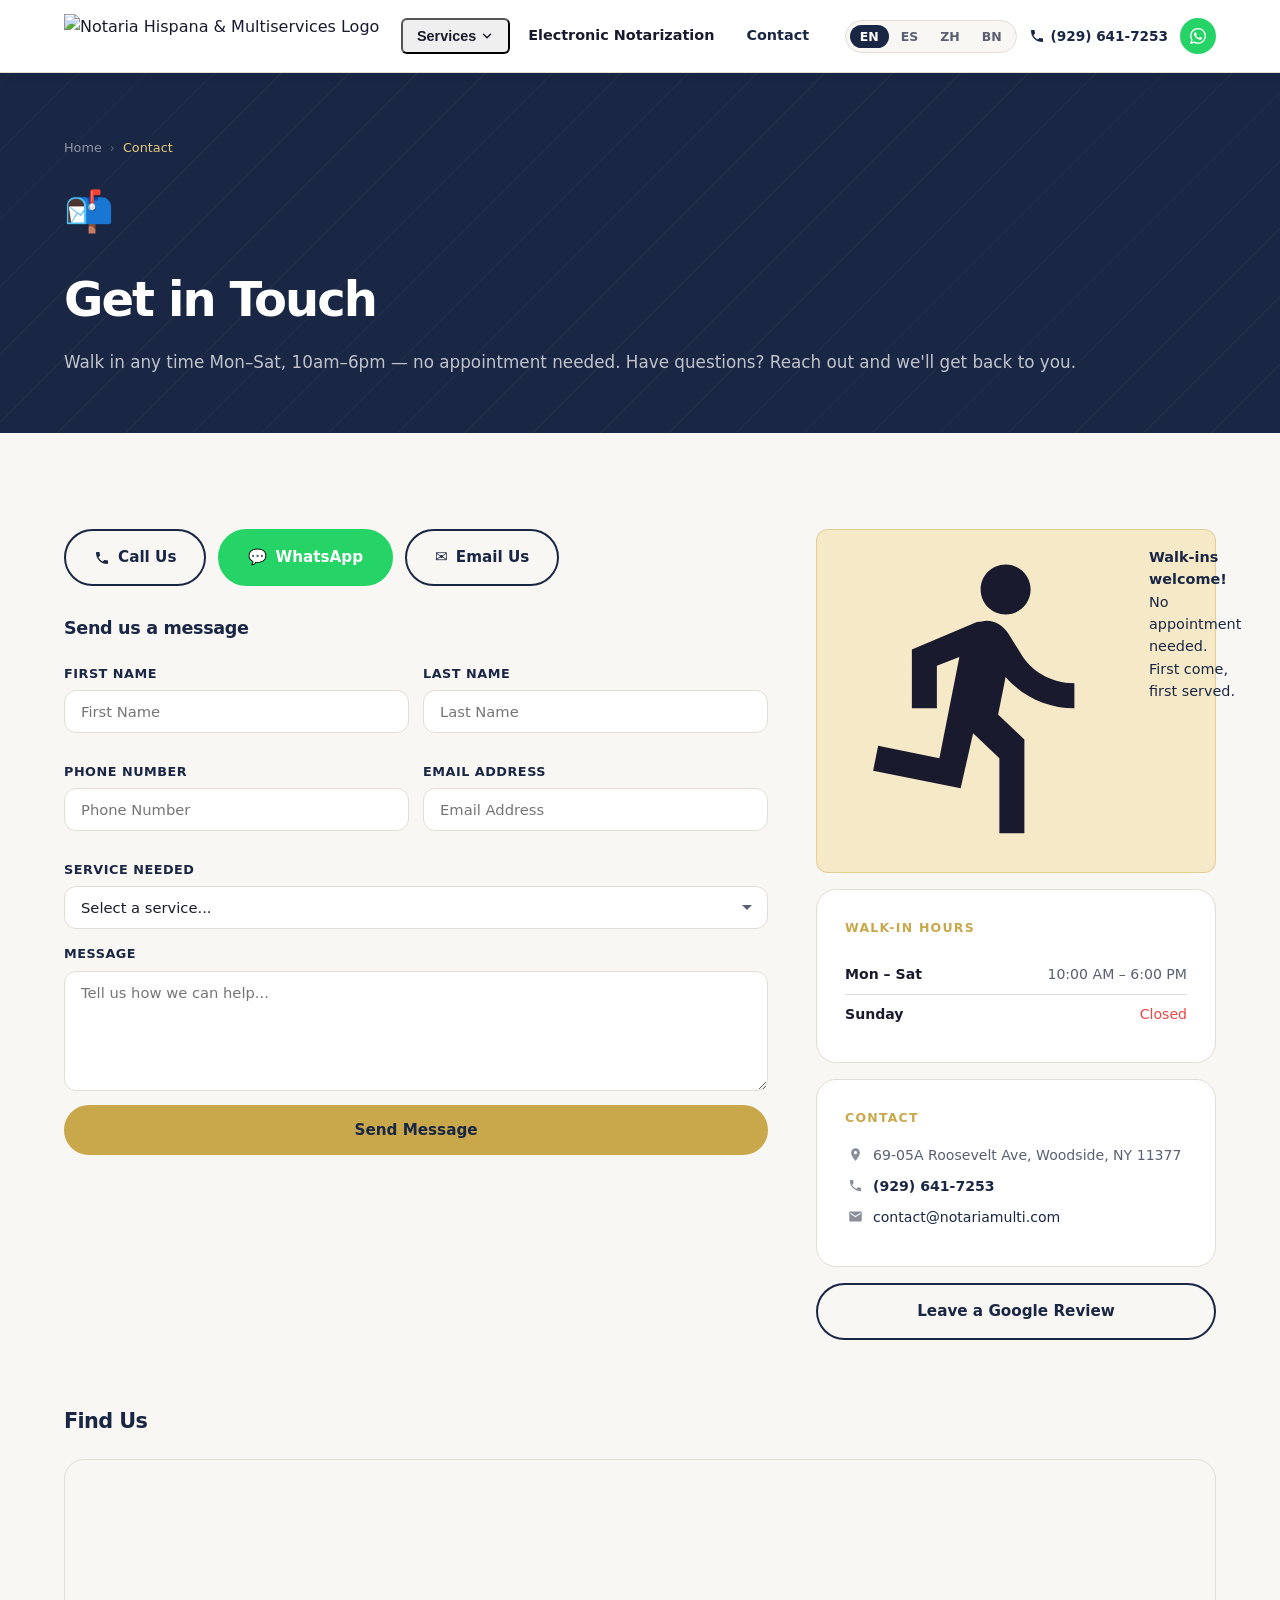
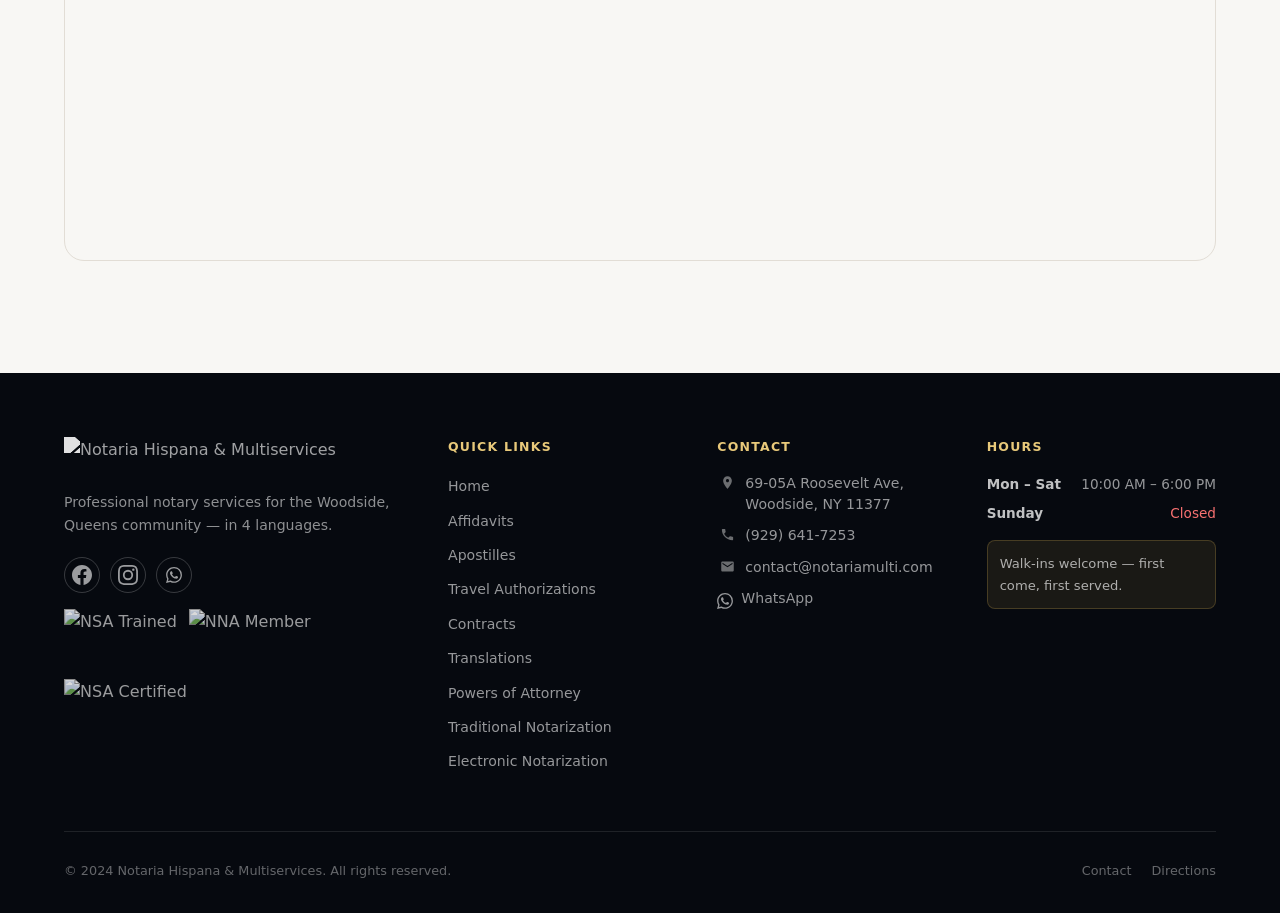
==== commit 2c2aa7bf: "Update: images, SVG icons, footer contrast, CTA section fix, spacing, walk-in language" ====
--- a/contact.html
+++ b/contact.html
@@ -25,15 +25,15 @@
           <svg class="chevron" viewBox="0 0 24 24" fill="none" stroke="currentColor" stroke-width="2.5" stroke-linecap="round" stroke-linejoin="round"><polyline points="6 9 12 15 18 9"></polyline></svg>
         </button>
         <div class="nav-dropdown-menu" role="menu">
-          <a href="services/affidavits.html" role="menuitem"><span class="icon">📋</span> <span data-i18n="svc_affidavits">Affidavits</span></a>
-          <a href="services/apostilles.html" role="menuitem"><span class="icon">🌐</span> <span data-i18n="svc_apostilles">Apostilles</span></a>
-          <a href="services/travel-authorizations.html" role="menuitem"><span class="icon">✈️</span> <span data-i18n="svc_travel">Travel Authorizations</span></a>
-          <a href="services/contracts.html" role="menuitem"><span class="icon">📝</span> <span data-i18n="svc_contracts">Contracts</span></a>
-          <a href="services/corporate-documents.html" role="menuitem"><span class="icon">🏢</span> <span data-i18n="svc_corporate">Corporate Documents</span></a>
-          <a href="services/translations.html" role="menuitem"><span class="icon">🗣️</span> <span data-i18n="svc_translations">Translations</span></a>
-          <a href="services/powers.html" role="menuitem"><span class="icon">⚖️</span> <span data-i18n="svc_powers">Powers of Attorney</span></a>
-          <a href="services/traditional-notarization.html" role="menuitem"><span class="icon">🔏</span> <span data-i18n="svc_traditional">Traditional Notarization</span></a>
-          <a href="services/electronic-notarization.html" role="menuitem"><span class="icon">💻</span> <span data-i18n="svc_electronic">Electronic Notarization</span></a>
+          <a href="services/affidavits.html" role="menuitem"><span class="icon"><svg class="nav-icon" xmlns="http://www.w3.org/2000/svg" width="15" height="15" viewBox="0 0 24 24" fill="currentColor" aria-hidden="true"><path d="M19 2h-4.18C14.4.84 13.3 0 12 0c-1.3 0-2.4.84-2.82 2H5c-1.1 0-2 .9-2 2v16c0 1.1.9 2 2 2h14c1.1 0 2-.9 2-2V4c0-1.1-.9-2-2-2zm-7 0c.55 0 1 .45 1 1s-.45 1-1 1-1-.45-1-1 .45-1 1-1zm7 18H5V4h2v3h10V4h2v16z"/></svg></span> <span data-i18n="svc_affidavits">Affidavits</span></a>
+          <a href="services/apostilles.html" role="menuitem"><span class="icon"><svg class="nav-icon" xmlns="http://www.w3.org/2000/svg" width="15" height="15" viewBox="0 0 24 24" fill="currentColor" aria-hidden="true"><path d="M12 2C6.48 2 2 6.48 2 12s4.48 10 10 10 10-4.48 10-10S17.52 2 12 2zm-1 17.93c-3.95-.49-7-3.85-7-7.93 0-.62.08-1.21.21-1.79L9 15v1c0 1.1.9 2 2 2v1.93zm6.9-2.54c-.26-.81-1-1.39-1.9-1.39h-1v-3c0-.55-.45-1-1-1H8v-2h2c.55 0 1-.45 1-1V7h2c1.1 0 2-.9 2-2v-.41c2.93 1.19 5 4.06 5 7.41 0 2.08-.8 3.97-2.1 5.39z"/></svg></span> <span data-i18n="svc_apostilles">Apostilles</span></a>
+          <a href="services/travel-authorizations.html" role="menuitem"><span class="icon"><svg class="nav-icon" xmlns="http://www.w3.org/2000/svg" width="15" height="15" viewBox="0 0 24 24" fill="currentColor" aria-hidden="true"><path d="M21 16v-2l-8-5V3.5c0-.83-.67-1.5-1.5-1.5S10 2.67 10 3.5V9l-8 5v2l8-2.5V19l-2 1.5V22l3.5-1 3.5 1v-1.5L13 19v-5.5l8 2.5z"/></svg></span> <span data-i18n="svc_travel">Travel Authorizations</span></a>
+          <a href="services/contracts.html" role="menuitem"><span class="icon"><svg class="nav-icon" xmlns="http://www.w3.org/2000/svg" width="15" height="15" viewBox="0 0 24 24" fill="currentColor" aria-hidden="true"><path d="M3 17.25V21h3.75L17.81 9.94l-3.75-3.75L3 17.25zM20.71 7.04c.39-.39.39-1.02 0-1.41l-2.34-2.34c-.39-.39-1.02-.39-1.41 0l-1.83 1.83 3.75 3.75 1.83-1.83z"/></svg></span> <span data-i18n="svc_contracts">Contracts</span></a>
+          <a href="services/corporate-documents.html" role="menuitem"><span class="icon"><svg class="nav-icon" xmlns="http://www.w3.org/2000/svg" width="15" height="15" viewBox="0 0 24 24" fill="currentColor" aria-hidden="true"><path d="M12 7V3H2v18h20V7H12zM6 19H4v-2h2v2zm0-4H4v-2h2v2zm0-4H4V9h2v2zm0-4H4V5h2v2zm4 12H8v-2h2v2zm0-4H8v-2h2v2zm0-4H8V9h2v2zm0-4H8V5h2v2zm10 12h-8v-2h2v-2h-2v-2h2v-2h-2V9h8v10zm-2-8h-2v2h2v-2zm0 4h-2v2h2v-2z"/></svg></span> <span data-i18n="svc_corporate">Corporate Documents</span></a>
+          <a href="services/translations.html" role="menuitem"><span class="icon"><svg class="nav-icon" xmlns="http://www.w3.org/2000/svg" width="15" height="15" viewBox="0 0 24 24" fill="currentColor" aria-hidden="true"><path d="M20 2H4c-1.1 0-2 .9-2 2v18l4-4h14c1.1 0 2-.9 2-2V4c0-1.1-.9-2-2-2zm0 14H6l-2 2V4h16v12z"/></svg></span> <span data-i18n="svc_translations">Translations</span></a>
+          <a href="services/powers.html" role="menuitem"><span class="icon"><svg class="nav-icon" xmlns="http://www.w3.org/2000/svg" width="15" height="15" viewBox="0 0 24 24" fill="currentColor" aria-hidden="true"><path d="M17 7h-4.12l-.5-1H5v2h6.62l3 6H10c0 1.66 1.34 3 3 3h6v-2h-6c-.55 0-1-.45-1-1h5l-3-7zM3.5 9C2.12 9 1 10.12 1 11.5S2.12 14 3.5 14 6 12.88 6 11.5 4.88 9 3.5 9zm0 3c-.28 0-.5-.22-.5-.5s.22-.5.5-.5.5.22.5.5-.22.5-.5.5zM13 3c-1.1 0-2 .9-2 2s.9 2 2 2 2-.9 2-2-.9-2-2-2z"/></svg></span> <span data-i18n="svc_powers">Powers of Attorney</span></a>
+          <a href="services/traditional-notarization.html" role="menuitem"><span class="icon"><svg class="nav-icon" xmlns="http://www.w3.org/2000/svg" width="15" height="15" viewBox="0 0 24 24" fill="currentColor" aria-hidden="true"><path d="M18 8h-1V6c0-2.76-2.24-5-5-5S7 3.24 7 6v2H6c-1.1 0-2 .9-2 2v10c0 1.1.9 2 2 2h12c1.1 0 2-.9 2-2V10c0-1.1-.9-2-2-2zm-6 9c-1.1 0-2-.9-2-2s.9-2 2-2 2 .9 2 2-.9 2-2 2zm3.1-9H8.9V6c0-1.71 1.39-3.1 3.1-3.1 1.71 0 3.1 1.39 3.1 3.1v2z"/></svg></span> <span data-i18n="svc_traditional">Traditional Notarization</span></a>
+          <a href="services/electronic-notarization.html" role="menuitem"><span class="icon"><svg class="nav-icon" xmlns="http://www.w3.org/2000/svg" width="15" height="15" viewBox="0 0 24 24" fill="currentColor" aria-hidden="true"><path d="M20 18c1.1 0 2-.9 2-2V6c0-1.1-.9-2-2-2H4c-1.1 0-2 .9-2 2v10c0 1.1.9 2 2 2H0v2h24v-2h-4zM4 6h16v10H4V6z"/></svg></span> <span data-i18n="svc_electronic">Electronic Notarization</span></a>
         </div>
       </div>
       <a href="services/electronic-notarization.html" class="nav-link" data-i18n="nav_enotary">Electronic Notarization</a>
@@ -46,8 +46,8 @@
         <button class="lang-btn" data-lang="zh">ZH</button>
         <button class="lang-btn" data-lang="bn">BN</button>
       </div>
-      <a href="tel:+19296417253" class="navbar-phone">📞 <span data-i18n="nav_phone">(929) 641-7253</span></a>
-      <a href="https://wa.me/19296417253" class="navbar-wa" target="_blank" rel="noopener noreferrer" aria-label="WhatsApp">💬</a>
+      <a href="tel:+19296417253" class="navbar-phone"><svg class="btn-icon" xmlns="http://www.w3.org/2000/svg" width="16" height="16" viewBox="0 0 24 24" fill="currentColor" aria-hidden="true"><path d="M6.62 10.79c1.44 2.83 3.76 5.14 6.59 6.59l2.2-2.2c.27-.27.67-.36 1.02-.24 1.12.37 2.33.57 3.57.57.55 0 1 .45 1 1V20c0 .55-.45 1-1 1-9.39 0-17-7.61-17-17 0-.55.45-1 1-1h3.5c.55 0 1 .45 1 1 0 1.25.2 2.45.57 3.57.11.35.03.74-.25 1.02l-2.2 2.2z"/></svg> <span data-i18n="nav_phone">(929) 641-7253</span></a>
+      <a href="https://wa.me/19296417253" class="navbar-wa" target="_blank" rel="noopener noreferrer" aria-label="WhatsApp"><svg class="btn-icon" xmlns="http://www.w3.org/2000/svg" width="16" height="16" viewBox="0 0 24 24" fill="currentColor" aria-hidden="true"><path d="M17.472 14.382c-.297-.149-1.758-.867-2.03-.967-.273-.099-.471-.148-.67.15-.197.297-.767.966-.94 1.164-.173.199-.347.223-.644.075-.297-.15-1.255-.463-2.39-1.475-.883-.788-1.48-1.761-1.653-2.059-.173-.297-.018-.458.13-.606.134-.133.298-.347.446-.52.149-.174.198-.298.298-.497.099-.198.05-.371-.025-.52-.075-.149-.669-1.612-.916-2.207-.242-.579-.487-.5-.669-.51-.173-.008-.371-.01-.57-.01-.198 0-.52.074-.792.372-.272.297-1.04 1.016-1.04 2.479 0 1.462 1.065 2.875 1.213 3.074.149.198 2.096 3.2 5.077 4.487.709.306 1.262.489 1.694.625.712.227 1.36.195 1.871.118.571-.085 1.758-.719 2.006-1.413.248-.694.248-1.289.173-1.413-.074-.124-.272-.198-.57-.347m-5.421 7.403h-.004a9.87 9.87 0 01-5.031-1.378l-.361-.214-3.741.982.998-3.648-.235-.374a9.86 9.86 0 01-1.51-5.26c.001-5.45 4.436-9.884 9.888-9.884 2.64 0 5.122 1.03 6.988 2.898a9.825 9.825 0 012.893 6.994c-.003 5.45-4.437 9.884-9.885 9.884m8.413-18.297A11.815 11.815 0 0012.05 0C5.495 0 .16 5.335.157 11.892c0 2.096.547 4.142 1.588 5.945L.057 24l6.305-1.654a11.882 11.882 0 005.683 1.448h.005c6.554 0 11.89-5.335 11.893-11.893a11.821 11.821 0 00-3.48-8.413z"/></svg></a>
     </div>
     <button class="hamburger" aria-label="Open menu" aria-expanded="false">
       <span></span><span></span><span></span>
@@ -60,15 +60,15 @@
   <div class="mobile-nav-inner">
     <span class="mobile-nav-link" data-i18n="nav_services" style="color:var(--text-muted);font-size:.75rem;font-weight:700;letter-spacing:.1em;text-transform:uppercase;padding:12px 0 4px;border-bottom:none;">Services</span>
     <div class="mobile-nav-sub">
-      <a href="services/affidavits.html"><span>📋</span> <span data-i18n="svc_affidavits">Affidavits</span></a>
-      <a href="services/apostilles.html"><span>🌐</span> <span data-i18n="svc_apostilles">Apostilles</span></a>
-      <a href="services/travel-authorizations.html"><span>✈️</span> <span data-i18n="svc_travel">Travel Authorizations</span></a>
-      <a href="services/contracts.html"><span>📝</span> <span data-i18n="svc_contracts">Contracts</span></a>
-      <a href="services/corporate-documents.html"><span>🏢</span> <span data-i18n="svc_corporate">Corporate Documents</span></a>
-      <a href="services/translations.html"><span>🗣️</span> <span data-i18n="svc_translations">Translations</span></a>
-      <a href="services/powers.html"><span>⚖️</span> <span data-i18n="svc_powers">Powers of Attorney</span></a>
-      <a href="services/traditional-notarization.html"><span>🔏</span> <span data-i18n="svc_traditional">Traditional Notarization</span></a>
-      <a href="services/electronic-notarization.html"><span>💻</span> <span data-i18n="svc_electronic">Electronic Notarization</span></a>
+      <a href="services/affidavits.html"><span class="nav-icon-wrap"><svg class="nav-icon" xmlns="http://www.w3.org/2000/svg" width="15" height="15" viewBox="0 0 24 24" fill="currentColor" aria-hidden="true"><path d="M19 2h-4.18C14.4.84 13.3 0 12 0c-1.3 0-2.4.84-2.82 2H5c-1.1 0-2 .9-2 2v16c0 1.1.9 2 2 2h14c1.1 0 2-.9 2-2V4c0-1.1-.9-2-2-2zm-7 0c.55 0 1 .45 1 1s-.45 1-1 1-1-.45-1-1 .45-1 1-1zm7 18H5V4h2v3h10V4h2v16z"/></svg></span> <span data-i18n="svc_affidavits">Affidavits</span></a>
+      <a href="services/apostilles.html"><span class="nav-icon-wrap"><svg class="nav-icon" xmlns="http://www.w3.org/2000/svg" width="15" height="15" viewBox="0 0 24 24" fill="currentColor" aria-hidden="true"><path d="M12 2C6.48 2 2 6.48 2 12s4.48 10 10 10 10-4.48 10-10S17.52 2 12 2zm-1 17.93c-3.95-.49-7-3.85-7-7.93 0-.62.08-1.21.21-1.79L9 15v1c0 1.1.9 2 2 2v1.93zm6.9-2.54c-.26-.81-1-1.39-1.9-1.39h-1v-3c0-.55-.45-1-1-1H8v-2h2c.55 0 1-.45 1-1V7h2c1.1 0 2-.9 2-2v-.41c2.93 1.19 5 4.06 5 7.41 0 2.08-.8 3.97-2.1 5.39z"/></svg></span> <span data-i18n="svc_apostilles">Apostilles</span></a>
+      <a href="services/travel-authorizations.html"><span class="nav-icon-wrap"><svg class="nav-icon" xmlns="http://www.w3.org/2000/svg" width="15" height="15" viewBox="0 0 24 24" fill="currentColor" aria-hidden="true"><path d="M21 16v-2l-8-5V3.5c0-.83-.67-1.5-1.5-1.5S10 2.67 10 3.5V9l-8 5v2l8-2.5V19l-2 1.5V22l3.5-1 3.5 1v-1.5L13 19v-5.5l8 2.5z"/></svg></span> <span data-i18n="svc_travel">Travel Authorizations</span></a>
+      <a href="services/contracts.html"><span class="nav-icon-wrap"><svg class="nav-icon" xmlns="http://www.w3.org/2000/svg" width="15" height="15" viewBox="0 0 24 24" fill="currentColor" aria-hidden="true"><path d="M3 17.25V21h3.75L17.81 9.94l-3.75-3.75L3 17.25zM20.71 7.04c.39-.39.39-1.02 0-1.41l-2.34-2.34c-.39-.39-1.02-.39-1.41 0l-1.83 1.83 3.75 3.75 1.83-1.83z"/></svg></span> <span data-i18n="svc_contracts">Contracts</span></a>
+      <a href="services/corporate-documents.html"><span class="nav-icon-wrap"><svg class="nav-icon" xmlns="http://www.w3.org/2000/svg" width="15" height="15" viewBox="0 0 24 24" fill="currentColor" aria-hidden="true"><path d="M12 7V3H2v18h20V7H12zM6 19H4v-2h2v2zm0-4H4v-2h2v2zm0-4H4V9h2v2zm0-4H4V5h2v2zm4 12H8v-2h2v2zm0-4H8v-2h2v2zm0-4H8V9h2v2zm0-4H8V5h2v2zm10 12h-8v-2h2v-2h-2v-2h2v-2h-2V9h8v10zm-2-8h-2v2h2v-2zm0 4h-2v2h2v-2z"/></svg></span> <span data-i18n="svc_corporate">Corporate Documents</span></a>
+      <a href="services/translations.html"><span class="nav-icon-wrap"><svg class="nav-icon" xmlns="http://www.w3.org/2000/svg" width="15" height="15" viewBox="0 0 24 24" fill="currentColor" aria-hidden="true"><path d="M20 2H4c-1.1 0-2 .9-2 2v18l4-4h14c1.1 0 2-.9 2-2V4c0-1.1-.9-2-2-2zm0 14H6l-2 2V4h16v12z"/></svg></span> <span data-i18n="svc_translations">Translations</span></a>
+      <a href="services/powers.html"><span class="nav-icon-wrap"><svg class="nav-icon" xmlns="http://www.w3.org/2000/svg" width="15" height="15" viewBox="0 0 24 24" fill="currentColor" aria-hidden="true"><path d="M17 7h-4.12l-.5-1H5v2h6.62l3 6H10c0 1.66 1.34 3 3 3h6v-2h-6c-.55 0-1-.45-1-1h5l-3-7zM3.5 9C2.12 9 1 10.12 1 11.5S2.12 14 3.5 14 6 12.88 6 11.5 4.88 9 3.5 9zm0 3c-.28 0-.5-.22-.5-.5s.22-.5.5-.5.5.22.5.5-.22.5-.5.5zM13 3c-1.1 0-2 .9-2 2s.9 2 2 2 2-.9 2-2-.9-2-2-2z"/></svg></span> <span data-i18n="svc_powers">Powers of Attorney</span></a>
+      <a href="services/traditional-notarization.html"><span class="nav-icon-wrap"><svg class="nav-icon" xmlns="http://www.w3.org/2000/svg" width="15" height="15" viewBox="0 0 24 24" fill="currentColor" aria-hidden="true"><path d="M18 8h-1V6c0-2.76-2.24-5-5-5S7 3.24 7 6v2H6c-1.1 0-2 .9-2 2v10c0 1.1.9 2 2 2h12c1.1 0 2-.9 2-2V10c0-1.1-.9-2-2-2zm-6 9c-1.1 0-2-.9-2-2s.9-2 2-2 2 .9 2 2-.9 2-2 2zm3.1-9H8.9V6c0-1.71 1.39-3.1 3.1-3.1 1.71 0 3.1 1.39 3.1 3.1v2z"/></svg></span> <span data-i18n="svc_traditional">Traditional Notarization</span></a>
+      <a href="services/electronic-notarization.html"><span class="nav-icon-wrap"><svg class="nav-icon" xmlns="http://www.w3.org/2000/svg" width="15" height="15" viewBox="0 0 24 24" fill="currentColor" aria-hidden="true"><path d="M20 18c1.1 0 2-.9 2-2V6c0-1.1-.9-2-2-2H4c-1.1 0-2 .9-2 2v10c0 1.1.9 2 2 2H0v2h24v-2h-4zM4 6h16v10H4V6z"/></svg></span> <span data-i18n="svc_electronic">Electronic Notarization</span></a>
     </div>
     <a href="contact.html" class="mobile-nav-link" data-i18n="nav_contact">Contact</a>
     <div class="mobile-lang-row">
@@ -78,8 +78,8 @@
       <button class="lang-btn" data-lang="bn">BN</button>
     </div>
     <div class="mobile-contact-row">
-      <a href="tel:+19296417253" class="btn btn-outline-navy" style="font-size:.85rem;padding:10px 18px;">📞 (929) 641-7253</a>
-      <a href="https://wa.me/19296417253" class="btn btn-whatsapp" style="font-size:.85rem;padding:10px 18px;" target="_blank" rel="noopener noreferrer">💬 WhatsApp</a>
+      <a href="tel:+19296417253" class="btn btn-outline-navy" style="font-size:.85rem;padding:10px 18px;"><svg class="btn-icon" xmlns="http://www.w3.org/2000/svg" width="16" height="16" viewBox="0 0 24 24" fill="currentColor" aria-hidden="true"><path d="M6.62 10.79c1.44 2.83 3.76 5.14 6.59 6.59l2.2-2.2c.27-.27.67-.36 1.02-.24 1.12.37 2.33.57 3.57.57.55 0 1 .45 1 1V20c0 .55-.45 1-1 1-9.39 0-17-7.61-17-17 0-.55.45-1 1-1h3.5c.55 0 1 .45 1 1 0 1.25.2 2.45.57 3.57.11.35.03.74-.25 1.02l-2.2 2.2z"/></svg> (929) 641-7253</a>
+      <a href="https://wa.me/19296417253" class="btn btn-whatsapp" style="font-size:.85rem;padding:10px 18px;" target="_blank" rel="noopener noreferrer"><svg class="btn-icon" xmlns="http://www.w3.org/2000/svg" width="16" height="16" viewBox="0 0 24 24" fill="currentColor" aria-hidden="true"><path d="M17.472 14.382c-.297-.149-1.758-.867-2.03-.967-.273-.099-.471-.148-.67.15-.197.297-.767.966-.94 1.164-.173.199-.347.223-.644.075-.297-.15-1.255-.463-2.39-1.475-.883-.788-1.48-1.761-1.653-2.059-.173-.297-.018-.458.13-.606.134-.133.298-.347.446-.52.149-.174.198-.298.298-.497.099-.198.05-.371-.025-.52-.075-.149-.669-1.612-.916-2.207-.242-.579-.487-.5-.669-.51-.173-.008-.371-.01-.57-.01-.198 0-.52.074-.792.372-.272.297-1.04 1.016-1.04 2.479 0 1.462 1.065 2.875 1.213 3.074.149.198 2.096 3.2 5.077 4.487.709.306 1.262.489 1.694.625.712.227 1.36.195 1.871.118.571-.085 1.758-.719 2.006-1.413.248-.694.248-1.289.173-1.413-.074-.124-.272-.198-.57-.347m-5.421 7.403h-.004a9.87 9.87 0 01-5.031-1.378l-.361-.214-3.741.982.998-3.648-.235-.374a9.86 9.86 0 01-1.51-5.26c.001-5.45 4.436-9.884 9.888-9.884 2.64 0 5.122 1.03 6.988 2.898a9.825 9.825 0 012.893 6.994c-.003 5.45-4.437 9.884-9.885 9.884m8.413-18.297A11.815 11.815 0 0012.05 0C5.495 0 .16 5.335.157 11.892c0 2.096.547 4.142 1.588 5.945L.057 24l6.305-1.654a11.882 11.882 0 005.683 1.448h.005c6.554 0 11.89-5.335 11.893-11.893a11.821 11.821 0 00-3.48-8.413z"/></svg> WhatsApp</a>
     </div>
   </div>
 </nav>
@@ -111,7 +111,7 @@
         <!-- Quick contact buttons -->
         <div class="quick-contact" style="margin-bottom:28px;">
           <a href="tel:+19296417253" class="btn btn-outline-navy">
-            📞 <span data-i18n="quick_call">Call Us</span>
+            <svg class="btn-icon" xmlns="http://www.w3.org/2000/svg" width="16" height="16" viewBox="0 0 24 24" fill="currentColor" aria-hidden="true"><path d="M6.62 10.79c1.44 2.83 3.76 5.14 6.59 6.59l2.2-2.2c.27-.27.67-.36 1.02-.24 1.12.37 2.33.57 3.57.57.55 0 1 .45 1 1V20c0 .55-.45 1-1 1-9.39 0-17-7.61-17-17 0-.55.45-1 1-1h3.5c.55 0 1 .45 1 1 0 1.25.2 2.45.57 3.57.11.35.03.74-.25 1.02l-2.2 2.2z"/></svg> <span data-i18n="quick_call">Call Us</span>
           </a>
           <a href="https://wa.me/19296417253" class="btn btn-whatsapp" target="_blank" rel="noopener noreferrer">
             💬 <span data-i18n="quick_whatsapp">WhatsApp</span>
@@ -189,7 +189,7 @@
 
         <!-- Walk-in note -->
         <div class="walk-in-note">
-          <div class="note-icon">🚶</div>
+          <div class="note-icon"><svg class="why-icon-svg" xmlns="http://www.w3.org/2000/svg" viewBox="0 0 24 24" fill="currentColor"><path d="M13.49 5.48c1.1 0 2-.9 2-2s-.9-2-2-2-2 .9-2 2 .9 2 2 2zm-3.6 13.9l1-4.4 2.1 2v6h2v-7.5l-2.1-2 .6-3c1.3 1.5 3.3 2.5 5.5 2.5v-2c-1.9 0-3.5-1-4.3-2.4l-1-1.6c-.4-.6-1-1-1.7-1-.3 0-.5.1-.8.1l-5.2 2.2v4.7h2v-3.4l1.8-.7-1.6 8.1-4.9-1-.4 2 7 1.4z"/></svg></div>
           <p>
             <strong data-i18n="walkin_note_bold">Walk-ins welcome!</strong>
             <br/><span data-i18n="walkin_note">No appointment needed. First come, first served.</span>
@@ -215,15 +215,15 @@
         <div class="contact-sidebar-card">
           <h3 data-i18n="footer_contact">Contact Info</h3>
           <div class="footer-contact-item" style="color:var(--text-muted);">
-            <span>📍</span>
+            <span class="footer-icon-wrap"><svg class="footer-icon" xmlns="http://www.w3.org/2000/svg" width="16" height="16" viewBox="0 0 24 24" fill="currentColor" aria-hidden="true"><path d="M12 2C8.13 2 5 5.13 5 9c0 5.25 7 13 7 13s7-7.75 7-13c0-3.87-3.13-7-7-7zm0 9.5c-1.38 0-2.5-1.12-2.5-2.5s1.12-2.5 2.5-2.5 2.5 1.12 2.5 2.5-1.12 2.5-2.5 2.5z"/></svg></span>
             <span data-i18n="footer_address">69-05A Roosevelt Ave, Woodside, NY 11377</span>
           </div>
           <div class="footer-contact-item" style="color:var(--text-muted);">
-            <span>📞</span>
+            <span class="footer-icon-wrap"><svg class="footer-icon" xmlns="http://www.w3.org/2000/svg" width="16" height="16" viewBox="0 0 24 24" fill="currentColor" aria-hidden="true"><path d="M6.62 10.79c1.44 2.83 3.76 5.14 6.59 6.59l2.2-2.2c.27-.27.67-.36 1.02-.24 1.12.37 2.33.57 3.57.57.55 0 1 .45 1 1V20c0 .55-.45 1-1 1-9.39 0-17-7.61-17-17 0-.55.45-1 1-1h3.5c.55 0 1 .45 1 1 0 1.25.2 2.45.57 3.57.11.35.03.74-.25 1.02l-2.2 2.2z"/></svg></span>
             <a href="tel:+19296417253" style="color:var(--navy);font-weight:600;" data-i18n="nav_phone">(929) 641-7253</a>
           </div>
           <div class="footer-contact-item" style="color:var(--text-muted);">
-            <span>✉️</span>
+            <span class="footer-icon-wrap"><svg class="footer-icon" xmlns="http://www.w3.org/2000/svg" width="16" height="16" viewBox="0 0 24 24" fill="currentColor" aria-hidden="true"><path d="M20 4H4c-1.1 0-2 .9-2 2v12c0 1.1.9 2 2 2h16c1.1 0 2-.9 2-2V6c0-1.1-.9-2-2-2zm0 4l-8 5-8-5V6l8 5 8-5v2z"/></svg></span>
             <a href="mailto:contact@notariamulti.com" style="color:var(--navy);">contact@notariamulti.com</a>
           </div>
         </div>
@@ -267,9 +267,9 @@
              alt="Notaria Hispana & Multiservices" loading="lazy" />
         <p class="footer-tagline" data-i18n="footer_tagline">Professional notary services for the Woodside, Queens community — in 4 languages.</p>
         <div class="footer-social">
-          <a href="#" aria-label="Facebook">📘</a>
-          <a href="#" aria-label="Instagram">📸</a>
-          <a href="https://wa.me/19296417253" aria-label="WhatsApp" target="_blank" rel="noopener noreferrer">💬</a>
+          <a href="#" aria-label="Facebook"><svg xmlns="http://www.w3.org/2000/svg" width="20" height="20" viewBox="0 0 24 24" fill="currentColor" aria-hidden="true"><path d="M24 12.073c0-6.627-5.373-12-12-12s-12 5.373-12 12c0 5.99 4.388 10.954 10.125 11.854v-8.385H7.078v-3.47h3.047V9.43c0-3.007 1.792-4.669 4.533-4.669 1.312 0 2.686.235 2.686.235v2.953H15.83c-1.491 0-1.956.925-1.956 1.874v2.25h3.328l-.532 3.47h-2.796v8.385C19.612 23.027 24 18.062 24 12.073z"/></svg></a>
+          <a href="#" aria-label="Instagram"><svg xmlns="http://www.w3.org/2000/svg" width="20" height="20" viewBox="0 0 24 24" fill="currentColor" aria-hidden="true"><path d="M12 2.163c3.204 0 3.584.012 4.85.07 3.252.148 4.771 1.691 4.919 4.919.058 1.265.069 1.645.069 4.849 0 3.205-.012 3.584-.069 4.849-.149 3.225-1.664 4.771-4.919 4.919-1.266.058-1.644.07-4.85.07-3.204 0-3.584-.012-4.849-.07-3.26-.149-4.771-1.699-4.919-4.92-.058-1.265-.07-1.644-.07-4.849 0-3.204.013-3.583.07-4.849.149-3.227 1.664-4.771 4.919-4.919 1.266-.057 1.645-.069 4.849-.069zM12 0C8.741 0 8.333.014 7.053.072 2.695.272.273 2.69.073 7.052.014 8.333 0 8.741 0 12c0 3.259.014 3.668.072 4.948.2 4.358 2.618 6.78 6.98 6.98C8.333 23.986 8.741 24 12 24c3.259 0 3.668-.014 4.948-.072 4.354-.2 6.782-2.618 6.979-6.98.059-1.28.073-1.689.073-4.948 0-3.259-.014-3.667-.072-4.947-.196-4.354-2.617-6.78-6.979-6.98C15.668.014 15.259 0 12 0zm0 5.838a6.162 6.162 0 100 12.324 6.162 6.162 0 000-12.324zM12 16a4 4 0 110-8 4 4 0 010 8zm6.406-11.845a1.44 1.44 0 100 2.881 1.44 1.44 0 000-2.881z"/></svg></a>
+          <a href="https://wa.me/19296417253" aria-label="WhatsApp" target="_blank" rel="noopener noreferrer"><svg class="btn-icon" xmlns="http://www.w3.org/2000/svg" width="16" height="16" viewBox="0 0 24 24" fill="currentColor" aria-hidden="true"><path d="M17.472 14.382c-.297-.149-1.758-.867-2.03-.967-.273-.099-.471-.148-.67.15-.197.297-.767.966-.94 1.164-.173.199-.347.223-.644.075-.297-.15-1.255-.463-2.39-1.475-.883-.788-1.48-1.761-1.653-2.059-.173-.297-.018-.458.13-.606.134-.133.298-.347.446-.52.149-.174.198-.298.298-.497.099-.198.05-.371-.025-.52-.075-.149-.669-1.612-.916-2.207-.242-.579-.487-.5-.669-.51-.173-.008-.371-.01-.57-.01-.198 0-.52.074-.792.372-.272.297-1.04 1.016-1.04 2.479 0 1.462 1.065 2.875 1.213 3.074.149.198 2.096 3.2 5.077 4.487.709.306 1.262.489 1.694.625.712.227 1.36.195 1.871.118.571-.085 1.758-.719 2.006-1.413.248-.694.248-1.289.173-1.413-.074-.124-.272-.198-.57-.347m-5.421 7.403h-.004a9.87 9.87 0 01-5.031-1.378l-.361-.214-3.741.982.998-3.648-.235-.374a9.86 9.86 0 01-1.51-5.26c.001-5.45 4.436-9.884 9.888-9.884 2.64 0 5.122 1.03 6.988 2.898a9.825 9.825 0 012.893 6.994c-.003 5.45-4.437 9.884-9.885 9.884m8.413-18.297A11.815 11.815 0 0012.05 0C5.495 0 .16 5.335.157 11.892c0 2.096.547 4.142 1.588 5.945L.057 24l6.305-1.654a11.882 11.882 0 005.683 1.448h.005c6.554 0 11.89-5.335 11.893-11.893a11.821 11.821 0 00-3.48-8.413z"/></svg></a>
         </div>
         <div class="footer-badges">
           <img src="https://cdn.prod.website-files.com/63d81929572042ce814f7a88/65b90f90956b633c1d0f5455_NSA%20TRAINED%20LOGO.png" alt="NSA Trained" loading="lazy" />
@@ -293,10 +293,10 @@
       </div>
       <div class="footer-col">
         <h4 data-i18n="footer_contact">Contact</h4>
-        <div class="footer-contact-item"><span>📍</span><span data-i18n="footer_address">69-05A Roosevelt Ave, Woodside, NY 11377</span></div>
-        <div class="footer-contact-item"><span>📞</span><a href="tel:+19296417253" data-i18n="nav_phone">(929) 641-7253</a></div>
-        <div class="footer-contact-item"><span>✉️</span><a href="mailto:contact@notariamulti.com">contact@notariamulti.com</a></div>
-        <div class="footer-contact-item"><span>💬</span><a href="https://wa.me/19296417253" target="_blank" rel="noopener noreferrer">WhatsApp</a></div>
+        <div class="footer-contact-item"><span class="footer-icon-wrap"><svg class="footer-icon" xmlns="http://www.w3.org/2000/svg" width="16" height="16" viewBox="0 0 24 24" fill="currentColor" aria-hidden="true"><path d="M12 2C8.13 2 5 5.13 5 9c0 5.25 7 13 7 13s7-7.75 7-13c0-3.87-3.13-7-7-7zm0 9.5c-1.38 0-2.5-1.12-2.5-2.5s1.12-2.5 2.5-2.5 2.5 1.12 2.5 2.5-1.12 2.5-2.5 2.5z"/></svg></span><span data-i18n="footer_address">69-05A Roosevelt Ave, Woodside, NY 11377</span></div>
+        <div class="footer-contact-item"><span class="footer-icon-wrap"><svg class="footer-icon" xmlns="http://www.w3.org/2000/svg" width="16" height="16" viewBox="0 0 24 24" fill="currentColor" aria-hidden="true"><path d="M6.62 10.79c1.44 2.83 3.76 5.14 6.59 6.59l2.2-2.2c.27-.27.67-.36 1.02-.24 1.12.37 2.33.57 3.57.57.55 0 1 .45 1 1V20c0 .55-.45 1-1 1-9.39 0-17-7.61-17-17 0-.55.45-1 1-1h3.5c.55 0 1 .45 1 1 0 1.25.2 2.45.57 3.57.11.35.03.74-.25 1.02l-2.2 2.2z"/></svg></span><a href="tel:+19296417253" data-i18n="nav_phone">(929) 641-7253</a></div>
+        <div class="footer-contact-item"><span class="footer-icon-wrap"><svg class="footer-icon" xmlns="http://www.w3.org/2000/svg" width="16" height="16" viewBox="0 0 24 24" fill="currentColor" aria-hidden="true"><path d="M20 4H4c-1.1 0-2 .9-2 2v12c0 1.1.9 2 2 2h16c1.1 0 2-.9 2-2V6c0-1.1-.9-2-2-2zm0 4l-8 5-8-5V6l8 5 8-5v2z"/></svg></span><a href="mailto:contact@notariamulti.com">contact@notariamulti.com</a></div>
+        <div class="footer-contact-item"><span><svg class="btn-icon" xmlns="http://www.w3.org/2000/svg" width="16" height="16" viewBox="0 0 24 24" fill="currentColor" aria-hidden="true"><path d="M17.472 14.382c-.297-.149-1.758-.867-2.03-.967-.273-.099-.471-.148-.67.15-.197.297-.767.966-.94 1.164-.173.199-.347.223-.644.075-.297-.15-1.255-.463-2.39-1.475-.883-.788-1.48-1.761-1.653-2.059-.173-.297-.018-.458.13-.606.134-.133.298-.347.446-.52.149-.174.198-.298.298-.497.099-.198.05-.371-.025-.52-.075-.149-.669-1.612-.916-2.207-.242-.579-.487-.5-.669-.51-.173-.008-.371-.01-.57-.01-.198 0-.52.074-.792.372-.272.297-1.04 1.016-1.04 2.479 0 1.462 1.065 2.875 1.213 3.074.149.198 2.096 3.2 5.077 4.487.709.306 1.262.489 1.694.625.712.227 1.36.195 1.871.118.571-.085 1.758-.719 2.006-1.413.248-.694.248-1.289.173-1.413-.074-.124-.272-.198-.57-.347m-5.421 7.403h-.004a9.87 9.87 0 01-5.031-1.378l-.361-.214-3.741.982.998-3.648-.235-.374a9.86 9.86 0 01-1.51-5.26c.001-5.45 4.436-9.884 9.888-9.884 2.64 0 5.122 1.03 6.988 2.898a9.825 9.825 0 012.893 6.994c-.003 5.45-4.437 9.884-9.885 9.884m8.413-18.297A11.815 11.815 0 0012.05 0C5.495 0 .16 5.335.157 11.892c0 2.096.547 4.142 1.588 5.945L.057 24l6.305-1.654a11.882 11.882 0 005.683 1.448h.005c6.554 0 11.89-5.335 11.893-11.893a11.821 11.821 0 00-3.48-8.413z"/></svg></span><a href="https://wa.me/19296417253" target="_blank" rel="noopener noreferrer">WhatsApp</a></div>
       </div>
       <div class="footer-col">
         <h4 data-i18n="footer_hours">Hours</h4>
@@ -309,7 +309,7 @@
           <span style="color:#f87171;" data-i18n="footer_sun_time">Closed</span>
         </div>
         <div style="margin-top:16px;padding:12px;background:rgba(201,168,76,.1);border:1px solid rgba(201,168,76,.25);border-radius:8px;font-size:.82rem;color:rgba(255,255,255,.65);">
-          🚶 Walk-ins welcome — first come, first served.
+          Walk-ins welcome — first come, first served.
         </div>
       </div>
     </div>
--- a/css/main.css
+++ b/css/main.css
@@ -174,6 +174,74 @@
   pointer-events: none;
 }
 
+/* ── SVG Icon Utilities ──────────────────────────────────── */
+.btn-icon {
+  width: 16px;
+  height: 16px;
+  flex-shrink: 0;
+  vertical-align: middle;
+}
+
+.nav-icon {
+  width: 15px;
+  height: 15px;
+  flex-shrink: 0;
+  vertical-align: middle;
+  opacity: .85;
+}
+
+.nav-icon-wrap {
+  display: inline-flex;
+  align-items: center;
+}
+
+.footer-icon {
+  width: 15px;
+  height: 15px;
+  flex-shrink: 0;
+  opacity: .7;
+}
+
+.footer-icon-wrap {
+  display: inline-flex;
+  align-items: center;
+  justify-content: center;
+  width: 20px;
+}
+
+.card-icon-svg {
+  width: 100%;
+  height: 100%;
+}
+
+.why-icon-svg {
+  width: 100%;
+  height: 100%;
+}
+
+.hero-badge-icon {
+  display: inline-flex;
+  align-items: center;
+}
+
+.hero-badge-icon svg {
+  width: 14px;
+  height: 14px;
+  opacity: .85;
+}
+
+.stat-icon {
+  display: flex;
+  align-items: center;
+  justify-content: center;
+}
+
+.stat-icon svg {
+  width: 36px;
+  height: 36px;
+  color: var(--gold);
+}
+
 /* ── Scroll Fade-in ───────────────────────────────────────── */
 .fade-in {
   opacity: 0;
@@ -467,34 +535,26 @@
 /* ── HERO ─────────────────────────────────────────────────── */
 .hero {
   background: var(--navy);
+  background-image: url('../images/hero.jpg');
+  background-size: cover;
+  background-position: center 30%;
+  background-repeat: no-repeat;
   color: var(--white);
   padding: 96px 0 80px;
   position: relative;
   overflow: hidden;
 }
 
-/* Geometric pattern */
+/* Dark overlay on top of hero image */
 .hero::before {
   content: '';
   position: absolute;
   inset: 0;
-  background-image:
-    repeating-linear-gradient(
-      60deg,
-      rgba(201,168,76,.06) 0px,
-      rgba(201,168,76,.06) 1px,
-      transparent 1px,
-      transparent 60px
-    ),
-    repeating-linear-gradient(
-      -60deg,
-      rgba(201,168,76,.06) 0px,
-      rgba(201,168,76,.06) 1px,
-      transparent 1px,
-      transparent 60px
-    );
+  background: linear-gradient(to right, rgba(8,14,30,.90) 40%, rgba(8,14,30,.70) 100%);
   pointer-events: none;
 }
+
+/* Subtle gold accent circle */
 
 .hero::after {
   content: '';
@@ -961,6 +1021,27 @@
   border-top: 1px solid var(--border);
 }
 
+/* Service page dark CTA section (sits above footer) */
+.contact-cta-dark {
+  background: var(--navy);
+  padding: var(--section-gap) 0 calc(var(--section-gap) + 32px);
+  text-align: center;
+}
+
+.contact-cta-dark .section-label {
+  color: var(--gold-light);
+}
+
+.contact-cta-dark .section-title {
+  color: var(--white);
+}
+
+.contact-cta-dark p {
+  color: rgba(255,255,255,.72);
+  margin-top: 12px;
+  margin-bottom: 32px;
+}
+
 .contact-cta-inner {
   text-align: center;
   max-width: 600px;
@@ -989,7 +1070,7 @@
 
 /* ── FOOTER ───────────────────────────────────────────────── */
 .footer {
-  background: var(--navy-dark);
+  background: #06090f;
   color: rgba(255,255,255,.7);
   padding: 64px 0 32px;
 }
@@ -1006,6 +1087,7 @@
   height: 40px;
   width: auto;
   margin-bottom: 14px;
+  filter: brightness(0) invert(1) opacity(.88);
 }
 
 .footer-tagline {
@@ -1124,6 +1206,9 @@
 /* ── SERVICE PAGE HERO ────────────────────────────────────── */
 .page-hero {
   background: var(--navy);
+  background-size: cover;
+  background-position: center;
+  background-repeat: no-repeat;
   padding: 64px 0 56px;
   position: relative;
   overflow: hidden;
@@ -1141,6 +1226,12 @@
       transparent 1px,
       transparent 48px
     );
+}
+
+/* When hero has a real image, use a dark overlay instead of the line pattern */
+.page-hero.has-image::before {
+  background-image: none;
+  background: linear-gradient(to right, rgba(8,14,30,.88) 40%, rgba(8,14,30,.72) 100%);
 }
 
 .breadcrumb {
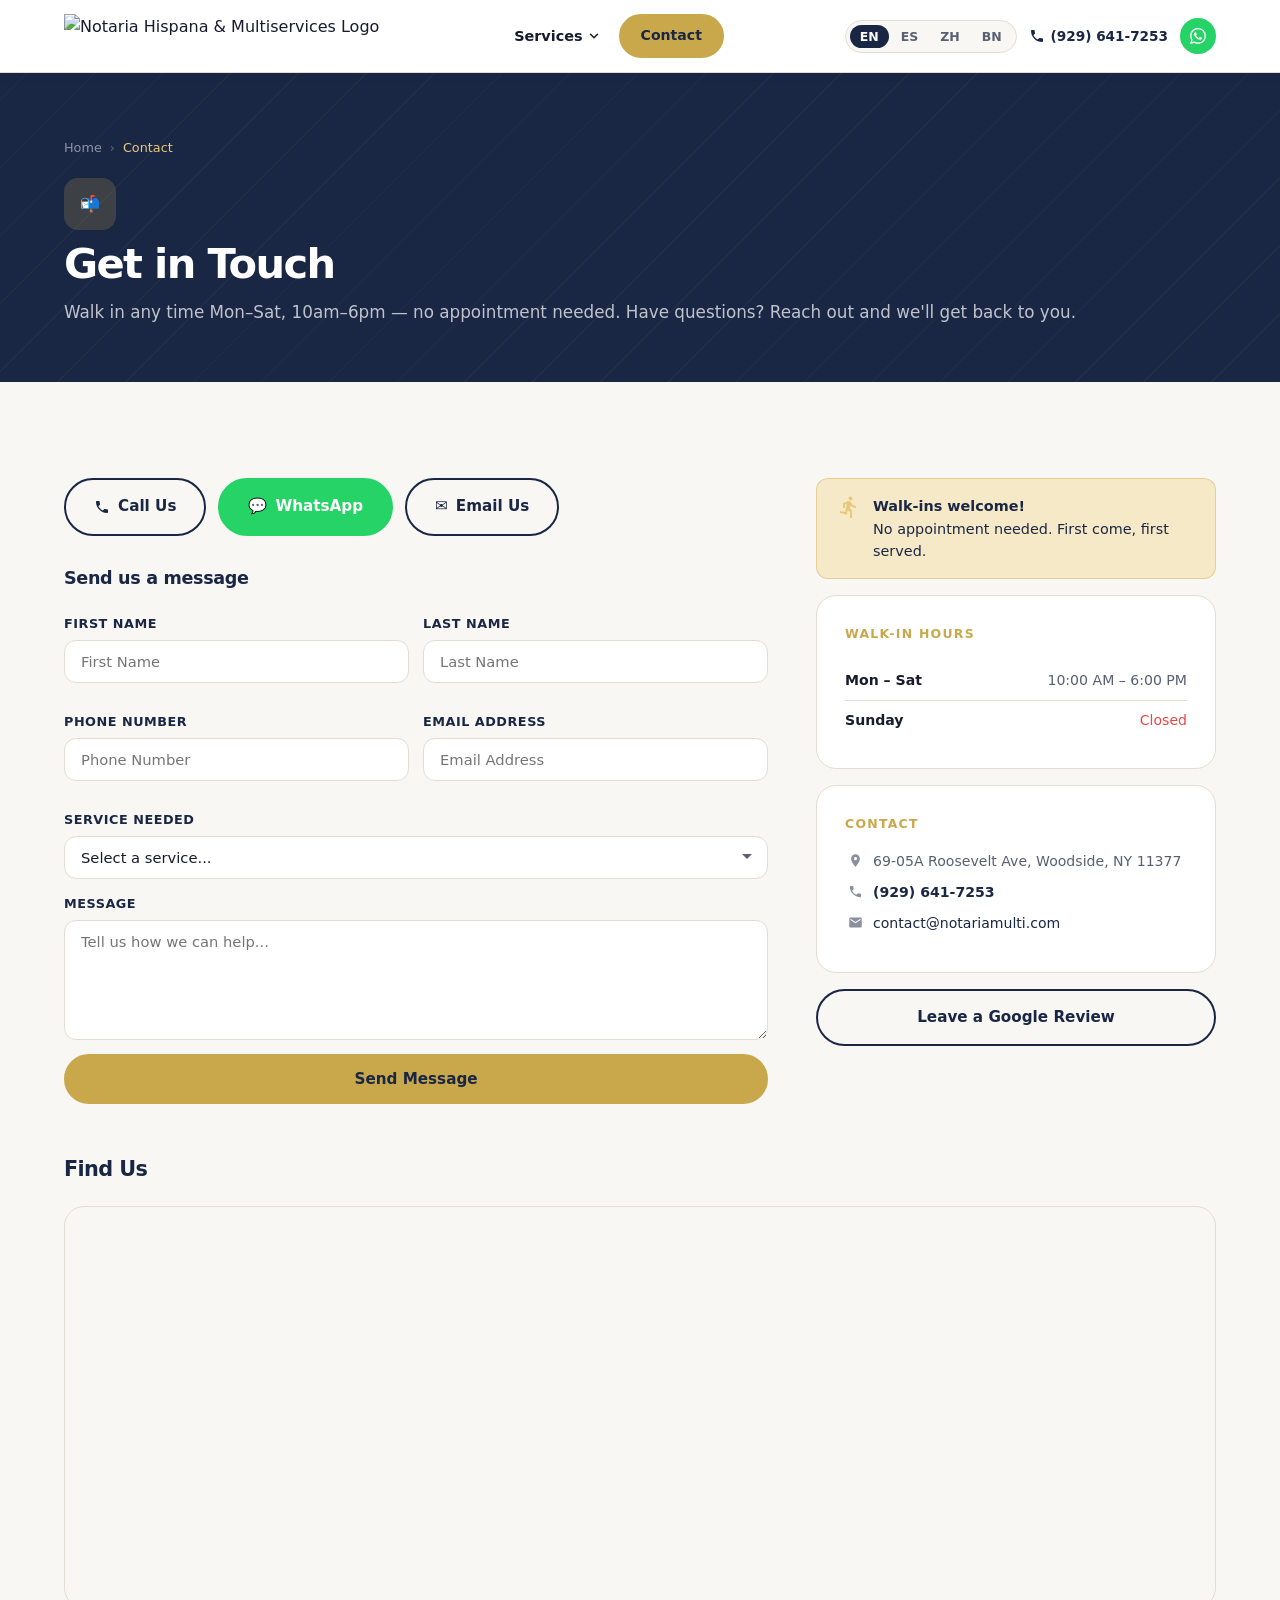
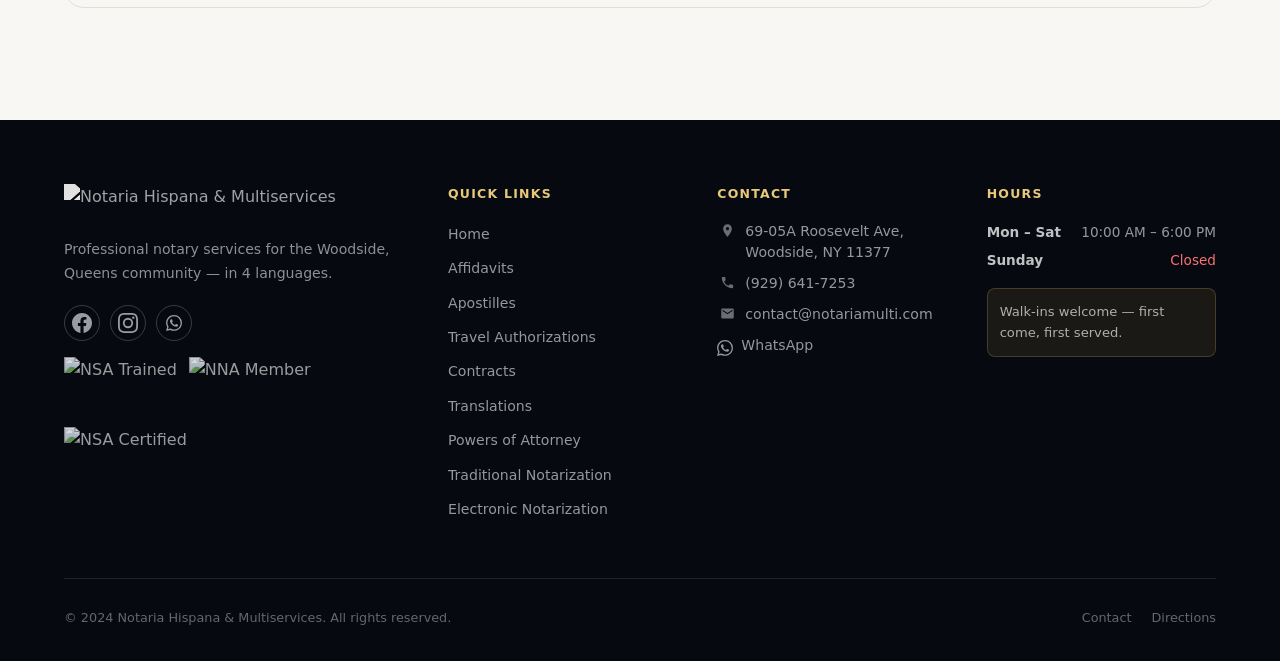
==== commit 33da0827: "Update: nav Contact Us btn, remove e-notary nav link, remove breadcrumbs, icon sizing, dropdown styl" ====
--- a/contact.html
+++ b/contact.html
@@ -36,8 +36,7 @@
           <a href="services/electronic-notarization.html" role="menuitem"><span class="icon"><svg class="nav-icon" xmlns="http://www.w3.org/2000/svg" width="15" height="15" viewBox="0 0 24 24" fill="currentColor" aria-hidden="true"><path d="M20 18c1.1 0 2-.9 2-2V6c0-1.1-.9-2-2-2H4c-1.1 0-2 .9-2 2v10c0 1.1.9 2 2 2H0v2h24v-2h-4zM4 6h16v10H4V6z"/></svg></span> <span data-i18n="svc_electronic">Electronic Notarization</span></a>
         </div>
       </div>
-      <a href="services/electronic-notarization.html" class="nav-link" data-i18n="nav_enotary">Electronic Notarization</a>
-      <a href="contact.html" class="nav-link" data-i18n="nav_contact">Contact</a>
+      <a href="contact.html" class="btn btn-primary" style="padding:8px 20px;font-size:.88rem;" data-i18n="nav_contact">Contact Us</a>
     </nav>
     <div class="navbar-right">
       <div class="lang-switcher" role="group" aria-label="Language selection">
--- a/css/main.css
+++ b/css/main.css
@@ -323,6 +323,16 @@
   align-items: center;
   gap: 4px;
   cursor: pointer;
+  /* Match nav-link style exactly */
+  font-size: .9rem;
+  font-weight: 600;
+  color: var(--text-dark);
+  padding: 8px 14px;
+  border-radius: var(--radius-sm);
+  transition: color var(--transition), background var(--transition);
+  background: none;
+  border: none;
+  font-family: var(--font);
 }
 
 .nav-dropdown-toggle .chevron {
@@ -428,6 +438,20 @@
 }
 .navbar-phone:hover { color: var(--gold); }
 
+/* Phone icon button in navbar */
+a.navbar-wa[href^="tel"] {
+  background: var(--off-white);
+  color: var(--navy);
+  border: 1.5px solid var(--border);
+}
+a.navbar-wa[href^="tel"]:hover {
+  background: var(--navy);
+  color: var(--white);
+  border-color: var(--navy);
+  box-shadow: 0 4px 12px rgba(26,39,68,.2);
+}
+
+/* WhatsApp icon button in navbar */
 .navbar-wa {
   display: flex;
   align-items: center;
@@ -438,7 +462,7 @@
   background: #25d366;
   color: var(--white);
   font-size: 1.1rem;
-  transition: transform var(--transition), box-shadow var(--transition);
+  transition: transform var(--transition), box-shadow var(--transition), background var(--transition), color var(--transition);
 }
 .navbar-wa:hover {
   transform: scale(1.1);
@@ -713,15 +737,21 @@
 }
 
 .service-card-icon {
-  font-size: 2.2rem;
+  font-size: 1.6rem;
   line-height: 1;
-  width: 56px;
-  height: 56px;
+  width: 42px;
+  height: 42px;
   display: flex;
   align-items: center;
   justify-content: center;
   background: var(--off-white);
   border-radius: var(--radius-md);
+  flex-shrink: 0;
+}
+
+.service-card-icon svg {
+  width: 22px;
+  height: 22px;
 }
 
 .service-card h3 {
@@ -883,9 +913,22 @@
 }
 
 .why-icon {
-  font-size: 2.2rem;
-  margin-bottom: 16px;
-  display: block;
+  font-size: 1.6rem;
+  margin-bottom: 14px;
+  display: flex;
+  align-items: center;
+  justify-content: center;
+  width: 48px;
+  height: 48px;
+  background: rgba(201,168,76,.18);
+  border-radius: 12px;
+  color: var(--gold-light);
+}
+
+.why-icon-svg {
+  width: 24px !important;
+  height: 24px !important;
+  color: var(--gold-light);
 }
 
 .why-card h3 {
@@ -904,10 +947,10 @@
 
 /* ── TRUST BADGES ─────────────────────────────────────────── */
 .trust-section {
-  padding: 56px 0;
-  background: var(--white);
-  border-top: 1px solid var(--border);
-  border-bottom: 1px solid var(--border);
+  padding: 72px 0;
+  background: var(--navy);
+  border-top: none;
+  border-bottom: none;
 }
 
 .trust-inner {
@@ -919,7 +962,7 @@
   font-weight: 700;
   letter-spacing: .12em;
   text-transform: uppercase;
-  color: var(--text-muted);
+  color: var(--gold-light);
   margin-bottom: 28px;
 }
 
@@ -932,16 +975,16 @@
 }
 
 .trust-badge img {
-  height: 80px;
+  height: 120px;
   width: auto;
   object-fit: contain;
-  filter: grayscale(20%);
-  transition: filter var(--transition), transform var(--transition);
+  filter: brightness(0) invert(1) opacity(.9);
+  transition: opacity var(--transition), transform var(--transition);
 }
 
 .trust-badge img:hover {
-  filter: grayscale(0%);
-  transform: scale(1.05);
+  opacity: 1;
+  transform: scale(1.06);
 }
 
 /* ── REVIEWS ──────────────────────────────────────────────── */
@@ -1023,9 +1066,10 @@
 
 /* Service page dark CTA section (sits above footer) */
 .contact-cta-dark {
-  background: var(--navy);
+  background: var(--navy-dark);
   padding: var(--section-gap) 0 calc(var(--section-gap) + 32px);
   text-align: center;
+  border-top: 1px solid rgba(201,168,76,.15);
 }
 
 .contact-cta-dark .section-label {
@@ -1040,6 +1084,39 @@
   color: rgba(255,255,255,.72);
   margin-top: 12px;
   margin-bottom: 32px;
+}
+
+/* Defined missing button variants */
+.btn-gold {
+  background: var(--gold);
+  color: var(--navy);
+  border-color: var(--gold);
+  font-weight: 800;
+}
+.btn-gold:hover {
+  background: var(--gold-light);
+  border-color: var(--gold-light);
+  box-shadow: 0 8px 24px rgba(201,168,76,.4);
+}
+
+.btn-secondary {
+  background: transparent;
+  color: var(--white);
+  border: 2px solid rgba(255,255,255,.45);
+}
+.btn-secondary:hover {
+  background: rgba(255,255,255,.1);
+  border-color: var(--white);
+}
+
+.btn-outline-light {
+  background: transparent;
+  color: var(--white);
+  border: 2px solid rgba(255,255,255,.45);
+}
+.btn-outline-light:hover {
+  background: rgba(255,255,255,.1);
+  border-color: var(--white);
 }
 
 .contact-cta-inner {
@@ -1258,17 +1335,43 @@
 .page-hero-content { position: relative; z-index: 1; }
 
 .page-hero-icon {
-  font-size: 2.5rem;
-  display: block;
-  margin-bottom: 16px;
+  display: inline-flex;
+  align-items: center;
+  justify-content: center;
+  width: 52px;
+  height: 52px;
+  background: rgba(201,168,76,.2);
+  border-radius: 14px;
+  color: var(--gold-light);
+  margin-right: 16px;
+  flex-shrink: 0;
+}
+
+.page-hero-icon svg {
+  width: 28px;
+  height: 28px;
+  color: var(--gold-light);
+  fill: var(--gold-light);
+}
+
+.page-hero-content {
+  position: relative;
+  z-index: 1;
+}
+
+.page-hero-title-row {
+  display: flex;
+  align-items: center;
+  gap: 0;
+  margin-bottom: 12px;
 }
 
 .page-hero h1 {
-  font-size: clamp(2rem, 4vw, 3rem);
+  font-size: clamp(1.75rem, 3.5vw, 2.6rem);
   font-weight: 900;
   color: var(--white);
   letter-spacing: -.04em;
-  margin-bottom: 10px;
+  margin-bottom: 0;
 }
 
 .page-hero p {
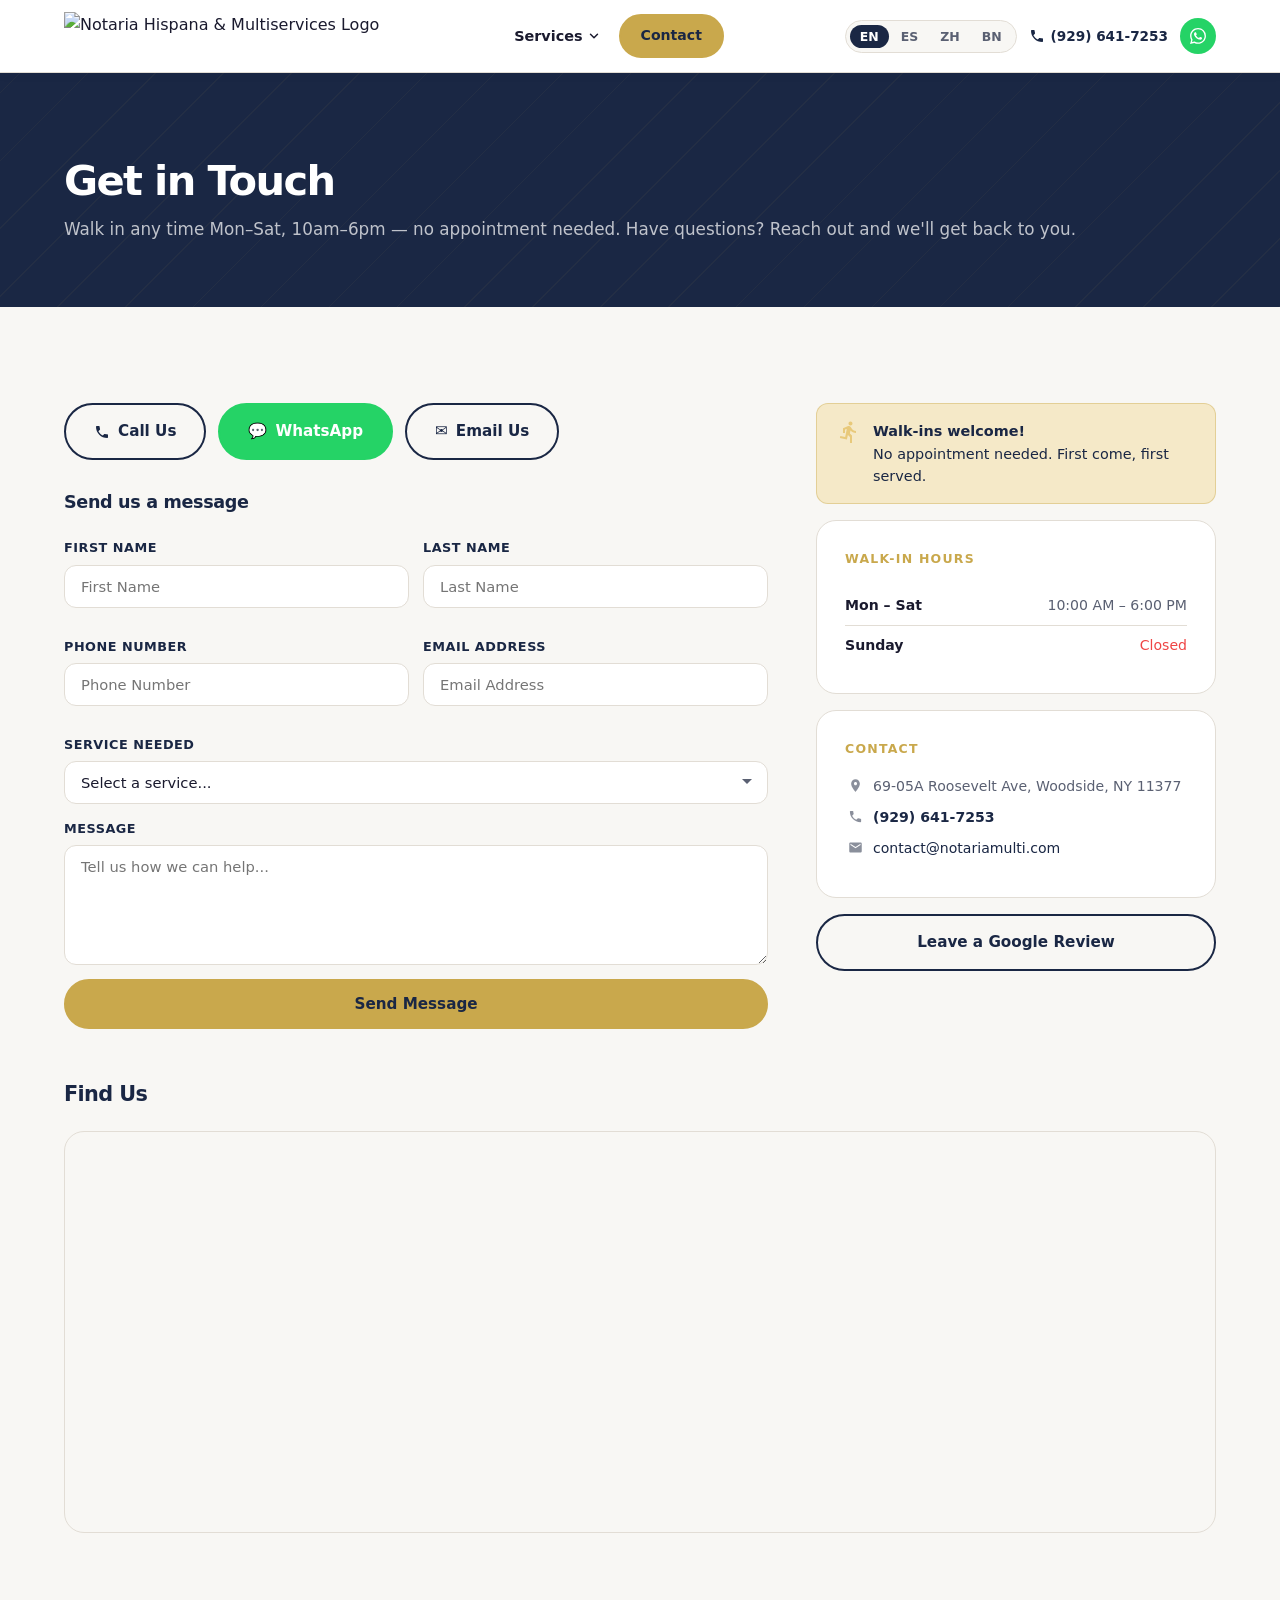
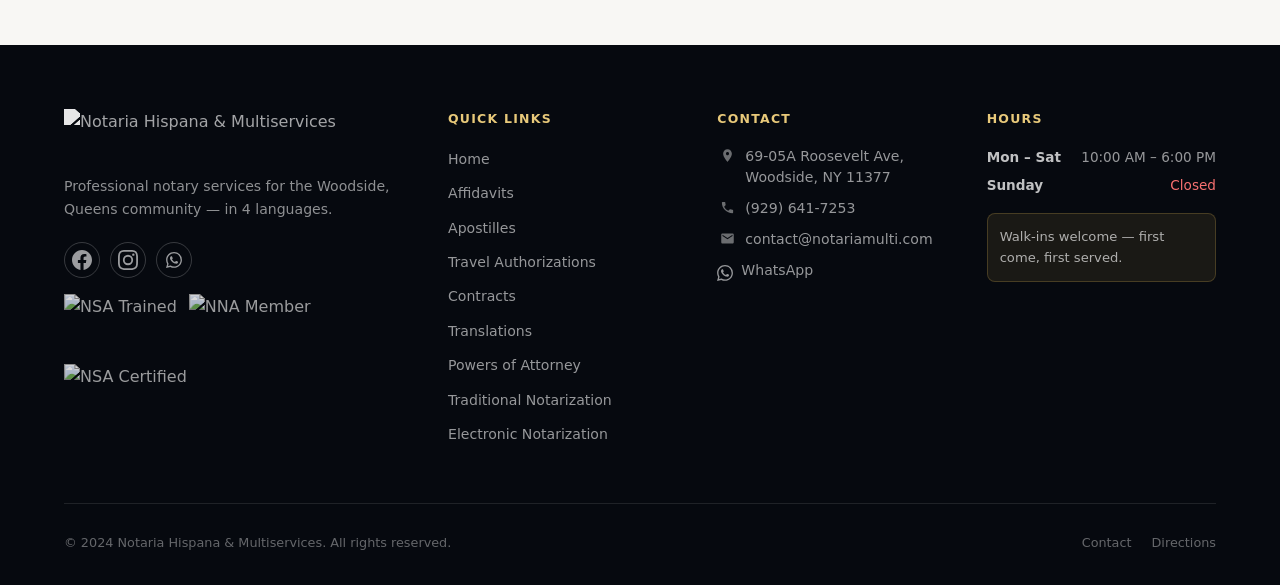
==== commit f90a8055: "Update: nav reorder, hover dropdown, hero text, remove lang pills, trust badge colors, icon centerin" ====
--- a/contact.html
+++ b/contact.html
@@ -86,13 +86,8 @@
 <!-- PAGE HERO -->
 <section class="page-hero" aria-label="Contact page hero">
   <div class="container">
-    <div class="breadcrumb">
-      <a href="index.html" data-i18n="svc_back_home">Home</a>
-      <span class="sep">›</span>
-      <span class="current" data-i18n="nav_contact">Contact</span>
-    </div>
     <div class="page-hero-content">
-      <span class="page-hero-icon" aria-hidden="true">📬</span>
+      
       <h1 data-i18n="contact_headline">Get in Touch</h1>
       <p data-i18n="contact_sub">Walk in any time Mon–Sat, 10am–6pm — no appointment needed. Have questions? Reach out and we'll get back to you.</p>
     </div>
--- a/css/main.css
+++ b/css/main.css
@@ -276,7 +276,7 @@
 }
 
 .navbar-logo img {
-  height: 44px;
+  height: 48px;
   width: auto;
 }
 
@@ -915,6 +915,7 @@
 .why-icon {
   font-size: 1.6rem;
   margin-bottom: 14px;
+  margin-inline: auto;
   display: flex;
   align-items: center;
   justify-content: center;
@@ -948,9 +949,9 @@
 /* ── TRUST BADGES ─────────────────────────────────────────── */
 .trust-section {
   padding: 72px 0;
-  background: var(--navy);
-  border-top: none;
-  border-bottom: none;
+  background: var(--white);
+  border-top: 1px solid var(--border);
+  border-bottom: 1px solid var(--border);
 }
 
 .trust-inner {
@@ -962,7 +963,7 @@
   font-weight: 700;
   letter-spacing: .12em;
   text-transform: uppercase;
-  color: var(--gold-light);
+  color: var(--text-muted);
   margin-bottom: 28px;
 }
 
@@ -975,10 +976,10 @@
 }
 
 .trust-badge img {
-  height: 120px;
-  width: auto;
+  height: 138px;
+  width: 180px;
   object-fit: contain;
-  filter: brightness(0) invert(1) opacity(.9);
+  filter: none;
   transition: opacity var(--transition), transform var(--transition);
 }
 
@@ -1161,10 +1162,10 @@
 }
 
 .footer-brand img {
-  height: 40px;
+  height: 52px;
   width: auto;
   margin-bottom: 14px;
-  filter: brightness(0) invert(1) opacity(.88);
+  filter: brightness(0) invert(1) opacity(.9);
 }
 
 .footer-tagline {
@@ -1286,7 +1287,7 @@
   background-size: cover;
   background-position: center;
   background-repeat: no-repeat;
-  padding: 64px 0 56px;
+  padding: 74px 0 64px;
   position: relative;
   overflow: hidden;
 }
@@ -1616,7 +1617,7 @@
   box-shadow: 0 0 0 3px rgba(26,39,68,.08);
 }
 
-.form-group textarea { resize: vertical; min-height: 120px; }
+.form-group textarea { resize: vertical; min-height: 120px; overflow-x: hidden; white-space: pre-wrap; word-wrap: break-word; }
 
 .form-group select {
   background-image: url("data:image/svg+xml,%3Csvg xmlns='http://www.w3.org/2000/svg' width='12' height='12' viewBox='0 0 12 12'%3E%3Cpath d='M6 8L1 3h10z' fill='%235a6072'/%3E%3C/svg%3E");
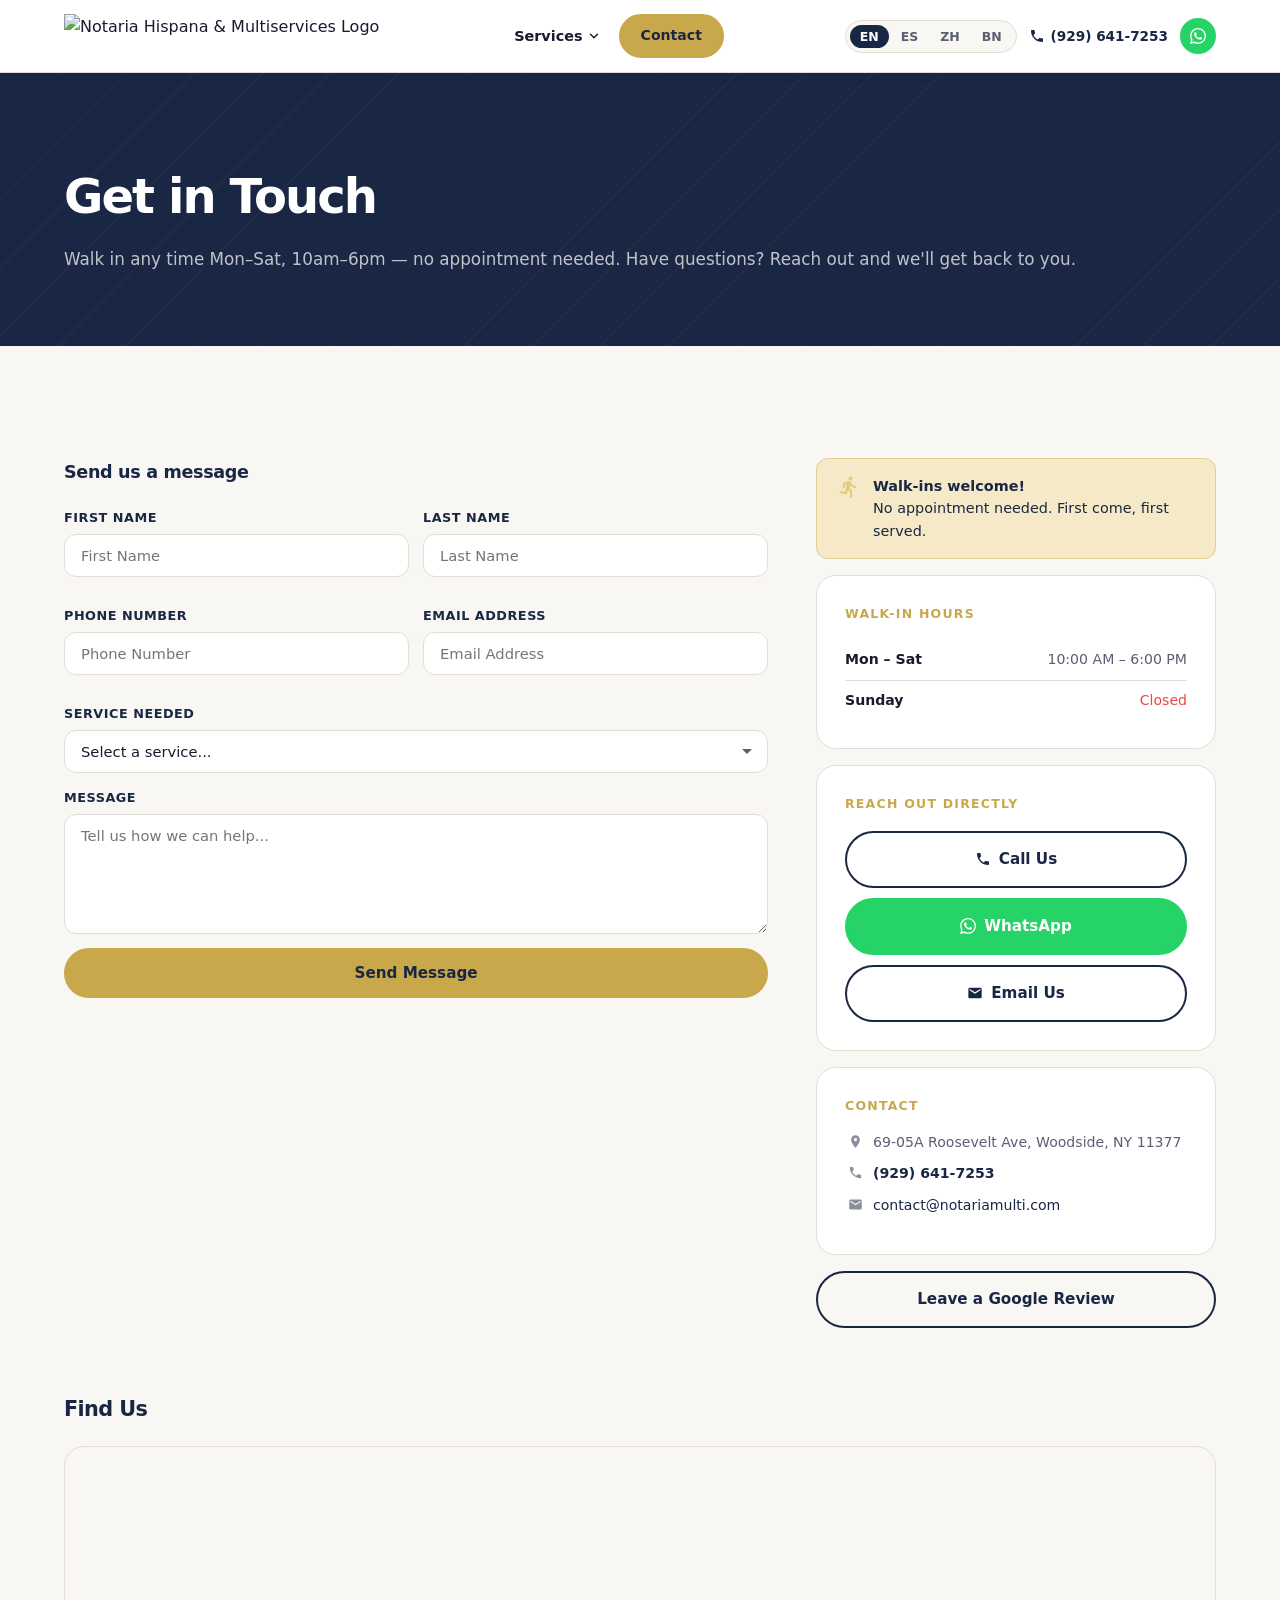
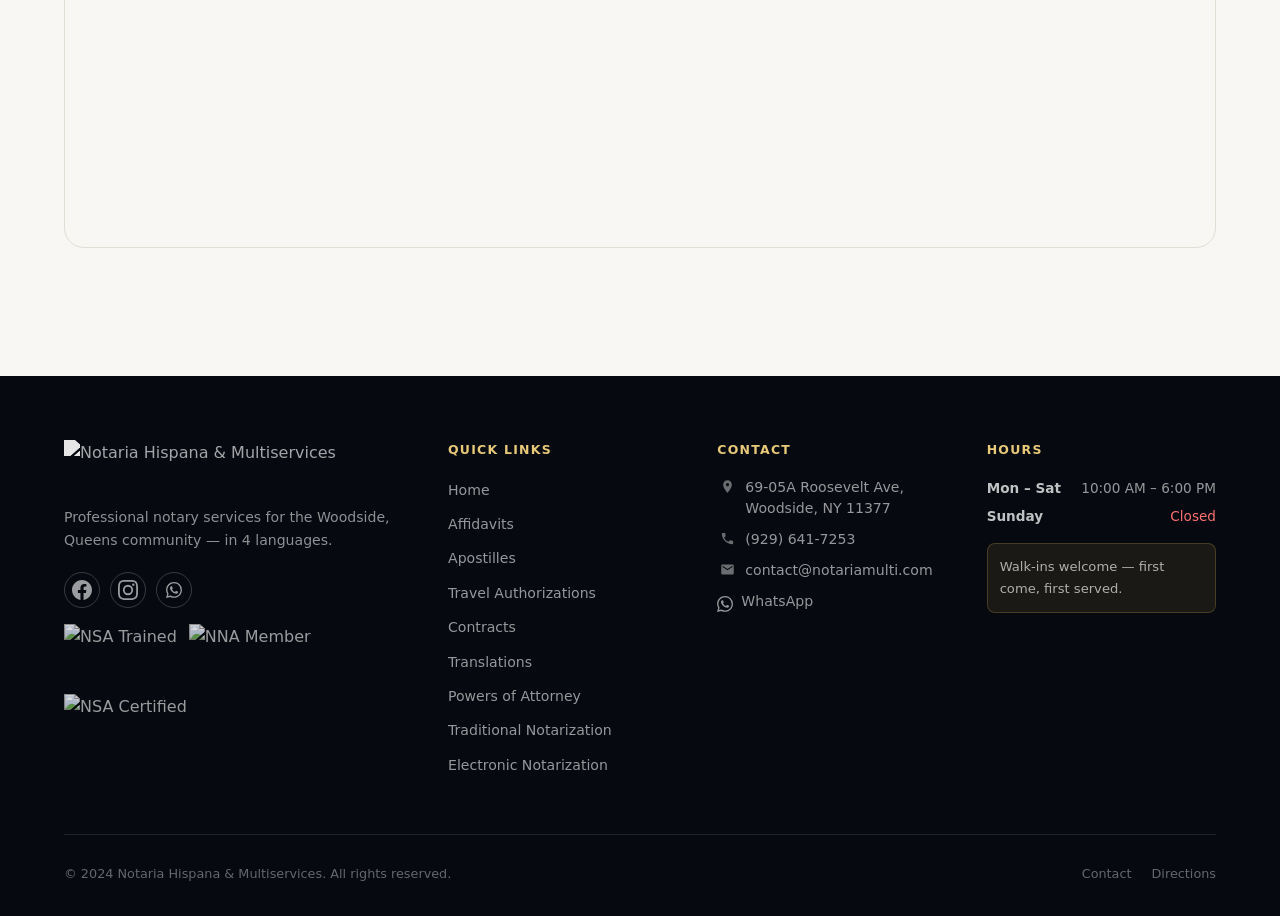
==== commit fa1b0361: "Update: full service content translations (77 keys x4 langs), standardized navbar sitewide, contact " ====
--- a/contact.html
+++ b/contact.html
@@ -102,20 +102,7 @@
       <!-- Left: form -->
       <div class="contact-form-wrap fade-in">
 
-        <!-- Quick contact buttons -->
-        <div class="quick-contact" style="margin-bottom:28px;">
-          <a href="tel:+19296417253" class="btn btn-outline-navy">
-            <svg class="btn-icon" xmlns="http://www.w3.org/2000/svg" width="16" height="16" viewBox="0 0 24 24" fill="currentColor" aria-hidden="true"><path d="M6.62 10.79c1.44 2.83 3.76 5.14 6.59 6.59l2.2-2.2c.27-.27.67-.36 1.02-.24 1.12.37 2.33.57 3.57.57.55 0 1 .45 1 1V20c0 .55-.45 1-1 1-9.39 0-17-7.61-17-17 0-.55.45-1 1-1h3.5c.55 0 1 .45 1 1 0 1.25.2 2.45.57 3.57.11.35.03.74-.25 1.02l-2.2 2.2z"/></svg> <span data-i18n="quick_call">Call Us</span>
-          </a>
-          <a href="https://wa.me/19296417253" class="btn btn-whatsapp" target="_blank" rel="noopener noreferrer">
-            💬 <span data-i18n="quick_whatsapp">WhatsApp</span>
-          </a>
-          <a href="mailto:contact@notariamulti.com" class="btn btn-outline-navy">
-            ✉️ <span data-i18n="quick_email">Email Us</span>
-          </a>
-        </div>
-
-        <h2 style="font-size:1.1rem;font-weight:700;color:var(--navy);margin-bottom:20px;letter-spacing:-.02em;">Send us a message</h2>
+        <h2 style="font-size:1.1rem;font-weight:700;color:var(--navy);margin-bottom:20px;letter-spacing:-.02em;" data-i18n="form_send_message">Send us a message</h2>
 
         <!-- Contact form — set action to Formspree endpoint e.g. https://formspree.io/f/YOUR_FORM_ID -->
         <form id="contact-form" method="POST" action="" novalidate>
@@ -205,6 +192,25 @@
           </div>
         </div>
 
+        <!-- Quick contact buttons -->
+        <div class="contact-sidebar-card">
+          <h3 data-i18n="quick_reach_out">Reach Out Directly</h3>
+          <div style="display:flex;flex-direction:column;gap:10px;">
+            <a href="tel:+19296417253" class="btn btn-outline-navy" style="justify-content:center;">
+              <svg class="btn-icon" xmlns="http://www.w3.org/2000/svg" width="16" height="16" viewBox="0 0 24 24" fill="currentColor" aria-hidden="true"><path d="M6.62 10.79c1.44 2.83 3.76 5.14 6.59 6.59l2.2-2.2c.27-.27.67-.36 1.02-.24 1.12.37 2.33.57 3.57.57.55 0 1 .45 1 1V20c0 .55-.45 1-1 1-9.39 0-17-7.61-17-17 0-.55.45-1 1-1h3.5c.55 0 1 .45 1 1 0 1.25.2 2.45.57 3.57.11.35.03.74-.25 1.02l-2.2 2.2z"/></svg>
+              <span data-i18n="quick_call">Call Us</span>
+            </a>
+            <a href="https://wa.me/19296417253" class="btn btn-whatsapp" style="justify-content:center;" target="_blank" rel="noopener noreferrer">
+              <svg class="btn-icon" xmlns="http://www.w3.org/2000/svg" width="16" height="16" viewBox="0 0 24 24" fill="currentColor" aria-hidden="true"><path d="M17.472 14.382c-.297-.149-1.758-.867-2.03-.967-.273-.099-.471-.148-.67.15-.197.297-.767.966-.94 1.164-.173.199-.347.223-.644.075-.297-.15-1.255-.463-2.39-1.475-.883-.788-1.48-1.761-1.653-2.059-.173-.297-.018-.458.13-.606.134-.133.298-.347.446-.52.149-.174.198-.298.298-.497.099-.198.05-.371-.025-.52-.075-.149-.669-1.612-.916-2.207-.242-.579-.487-.5-.669-.51-.173-.008-.371-.01-.57-.01-.198 0-.52.074-.792.372-.272.297-1.04 1.016-1.04 2.479 0 1.462 1.065 2.875 1.213 3.074.149.198 2.096 3.2 5.077 4.487.709.306 1.262.489 1.694.625.712.227 1.36.195 1.871.118.571-.085 1.758-.719 2.006-1.413.248-.694.248-1.289.173-1.413-.074-.124-.272-.198-.57-.347m-5.421 7.403h-.004a9.87 9.87 0 01-5.031-1.378l-.361-.214-3.741.982.998-3.648-.235-.374a9.86 9.86 0 01-1.51-5.26c.001-5.45 4.436-9.884 9.888-9.884 2.64 0 5.122 1.03 6.988 2.898a9.825 9.825 0 012.893 6.994c-.003 5.45-4.437 9.884-9.885 9.884m8.413-18.297A11.815 11.815 0 0012.05 0C5.495 0 .16 5.335.157 11.892c0 2.096.547 4.142 1.588 5.945L.057 24l6.305-1.654a11.882 11.882 0 005.683 1.448h.005c6.554 0 11.89-5.335 11.893-11.893a11.821 11.821 0 00-3.48-8.413z"/></svg>
+              <span data-i18n="quick_whatsapp">WhatsApp</span>
+            </a>
+            <a href="mailto:contact@notariamulti.com" class="btn btn-outline-navy" style="justify-content:center;">
+              <svg class="btn-icon" xmlns="http://www.w3.org/2000/svg" width="16" height="16" viewBox="0 0 24 24" fill="currentColor" aria-hidden="true"><path d="M20 4H4c-1.1 0-2 .9-2 2v12c0 1.1.9 2 2 2h16c1.1 0 2-.9 2-2V6c0-1.1-.9-2-2-2zm0 4l-8 5-8-5V6l8 5 8-5v2z"/></svg>
+              <span data-i18n="quick_email">Email Us</span>
+            </a>
+          </div>
+        </div>
+
         <!-- Quick contact info -->
         <div class="contact-sidebar-card">
           <h3 data-i18n="footer_contact">Contact Info</h3>
--- a/css/main.css
+++ b/css/main.css
@@ -23,7 +23,7 @@
   --transition: 0.25s ease;
   --font: -apple-system, BlinkMacSystemFont, 'Segoe UI', system-ui, sans-serif;
   --max-width: 1200px;
-  --section-gap: 96px;
+  --section-gap: 112px;
 }
 
 /* ── Reset & Base ─────────────────────────────────────────── */
@@ -215,8 +215,10 @@
 }
 
 .why-icon-svg {
-  width: 100%;
-  height: 100%;
+  width: 24px;
+  height: 24px;
+  color: var(--gold-light);
+  fill: var(--gold-light);
 }
 
 .hero-badge-icon {
@@ -276,7 +278,7 @@
 }
 
 .navbar-logo img {
-  height: 48px;
+  height: 44px;
   width: auto;
 }
 
@@ -323,7 +325,6 @@
   align-items: center;
   gap: 4px;
   cursor: pointer;
-  /* Match nav-link style exactly */
   font-size: .9rem;
   font-weight: 600;
   color: var(--text-dark);
@@ -349,19 +350,32 @@
 
 .nav-dropdown-menu {
   position: absolute;
-  top: calc(100% + 8px);
+  top: 100%;
   left: 50%;
   transform: translateX(-50%) translateY(-6px);
   background: var(--white);
   border: 1px solid var(--border);
   border-radius: var(--radius-md);
   box-shadow: var(--shadow-lg);
-  padding: 8px;
+  padding-top: 8px;
+  padding-bottom: 8px;
+  padding-left: 8px;
+  padding-right: 8px;
   min-width: 240px;
   opacity: 0;
   pointer-events: none;
   transition: opacity var(--transition), transform var(--transition);
   z-index: 100;
+}
+
+/* Invisible bridge covers any gap so hover doesn't break */
+.nav-dropdown-menu::before {
+  content: '';
+  position: absolute;
+  top: -12px;
+  left: 0;
+  right: 0;
+  height: 12px;
 }
 
 .nav-dropdown:hover .nav-dropdown-menu,
@@ -438,7 +452,7 @@
 }
 .navbar-phone:hover { color: var(--gold); }
 
-/* Phone icon button in navbar */
+/* Phone icon — navy pill style, distinct from WA */
 a.navbar-wa[href^="tel"] {
   background: var(--off-white);
   color: var(--navy);
@@ -451,7 +465,7 @@
   box-shadow: 0 4px 12px rgba(26,39,68,.2);
 }
 
-/* WhatsApp icon button in navbar */
+/* WhatsApp icon — green */
 .navbar-wa {
   display: flex;
   align-items: center;
@@ -462,7 +476,7 @@
   background: #25d366;
   color: var(--white);
   font-size: 1.1rem;
-  transition: transform var(--transition), box-shadow var(--transition), background var(--transition), color var(--transition);
+  transition: transform var(--transition), box-shadow var(--transition), background var(--transition), color var(--transition), border-color var(--transition);
 }
 .navbar-wa:hover {
   transform: scale(1.1);
@@ -737,7 +751,7 @@
 }
 
 .service-card-icon {
-  font-size: 1.6rem;
+  font-size: 2.2rem;
   line-height: 1;
   width: 42px;
   height: 42px;
@@ -926,12 +940,6 @@
   color: var(--gold-light);
 }
 
-.why-icon-svg {
-  width: 24px !important;
-  height: 24px !important;
-  color: var(--gold-light);
-}
-
 .why-card h3 {
   font-size: 1.05rem;
   font-weight: 800;
@@ -980,12 +988,12 @@
   width: 180px;
   object-fit: contain;
   filter: none;
-  transition: opacity var(--transition), transform var(--transition);
+  transition: filter var(--transition), transform var(--transition);
 }
 
 .trust-badge img:hover {
-  opacity: 1;
-  transform: scale(1.06);
+  filter: grayscale(0%);
+  transform: scale(1.05);
 }
 
 /* ── REVIEWS ──────────────────────────────────────────────── */
@@ -1067,10 +1075,9 @@
 
 /* Service page dark CTA section (sits above footer) */
 .contact-cta-dark {
-  background: var(--navy-dark);
+  background: var(--navy);
   padding: var(--section-gap) 0 calc(var(--section-gap) + 32px);
   text-align: center;
-  border-top: 1px solid rgba(201,168,76,.15);
 }
 
 .contact-cta-dark .section-label {
@@ -1085,39 +1092,6 @@
   color: rgba(255,255,255,.72);
   margin-top: 12px;
   margin-bottom: 32px;
-}
-
-/* Defined missing button variants */
-.btn-gold {
-  background: var(--gold);
-  color: var(--navy);
-  border-color: var(--gold);
-  font-weight: 800;
-}
-.btn-gold:hover {
-  background: var(--gold-light);
-  border-color: var(--gold-light);
-  box-shadow: 0 8px 24px rgba(201,168,76,.4);
-}
-
-.btn-secondary {
-  background: transparent;
-  color: var(--white);
-  border: 2px solid rgba(255,255,255,.45);
-}
-.btn-secondary:hover {
-  background: rgba(255,255,255,.1);
-  border-color: var(--white);
-}
-
-.btn-outline-light {
-  background: transparent;
-  color: var(--white);
-  border: 2px solid rgba(255,255,255,.45);
-}
-.btn-outline-light:hover {
-  background: rgba(255,255,255,.1);
-  border-color: var(--white);
 }
 
 .contact-cta-inner {
@@ -1287,7 +1261,7 @@
   background-size: cover;
   background-position: center;
   background-repeat: no-repeat;
-  padding: 74px 0 64px;
+  padding: 84px 0 72px;
   position: relative;
   overflow: hidden;
 }
@@ -1339,40 +1313,34 @@
   display: inline-flex;
   align-items: center;
   justify-content: center;
-  width: 52px;
-  height: 52px;
+  width: 44px;
+  height: 44px;
   background: rgba(201,168,76,.2);
-  border-radius: 14px;
+  border-radius: 12px;
   color: var(--gold-light);
-  margin-right: 16px;
+  margin-right: 14px;
   flex-shrink: 0;
 }
 
 .page-hero-icon svg {
-  width: 28px;
-  height: 28px;
+  width: 24px;
+  height: 24px;
   color: var(--gold-light);
   fill: var(--gold-light);
 }
 
-.page-hero-content {
-  position: relative;
-  z-index: 1;
-}
-
 .page-hero-title-row {
   display: flex;
   align-items: center;
-  gap: 0;
-  margin-bottom: 12px;
+  margin-bottom: 10px;
 }
 
 .page-hero h1 {
-  font-size: clamp(1.75rem, 3.5vw, 2.6rem);
+  font-size: clamp(2rem, 4vw, 3rem);
   font-weight: 900;
   color: var(--white);
   letter-spacing: -.04em;
-  margin-bottom: 0;
+  margin-bottom: 10px;
 }
 
 .page-hero p {
@@ -1701,6 +1669,29 @@
 .hours-row .day-time { color: var(--text-muted); }
 .hours-row.closed .day-time { color: #ef4444; }
 
+
+/* Additional button variants */
+.btn-gold {
+  background: var(--gold);
+  color: var(--navy);
+  border-color: var(--gold);
+  font-weight: 800;
+}
+.btn-gold:hover {
+  background: var(--gold-light);
+  border-color: var(--gold-light);
+  box-shadow: 0 8px 24px rgba(201,168,76,.4);
+}
+.btn-secondary, .btn-outline-light {
+  background: transparent;
+  color: var(--white);
+  border: 2px solid rgba(255,255,255,.45);
+}
+.btn-secondary:hover, .btn-outline-light:hover {
+  background: rgba(255,255,255,.1);
+  border-color: var(--white);
+}
+
 /* ── RESPONSIVE ───────────────────────────────────────────── */
 @media (max-width: 1024px) {
   .services-grid { grid-template-columns: repeat(2, 1fr); }
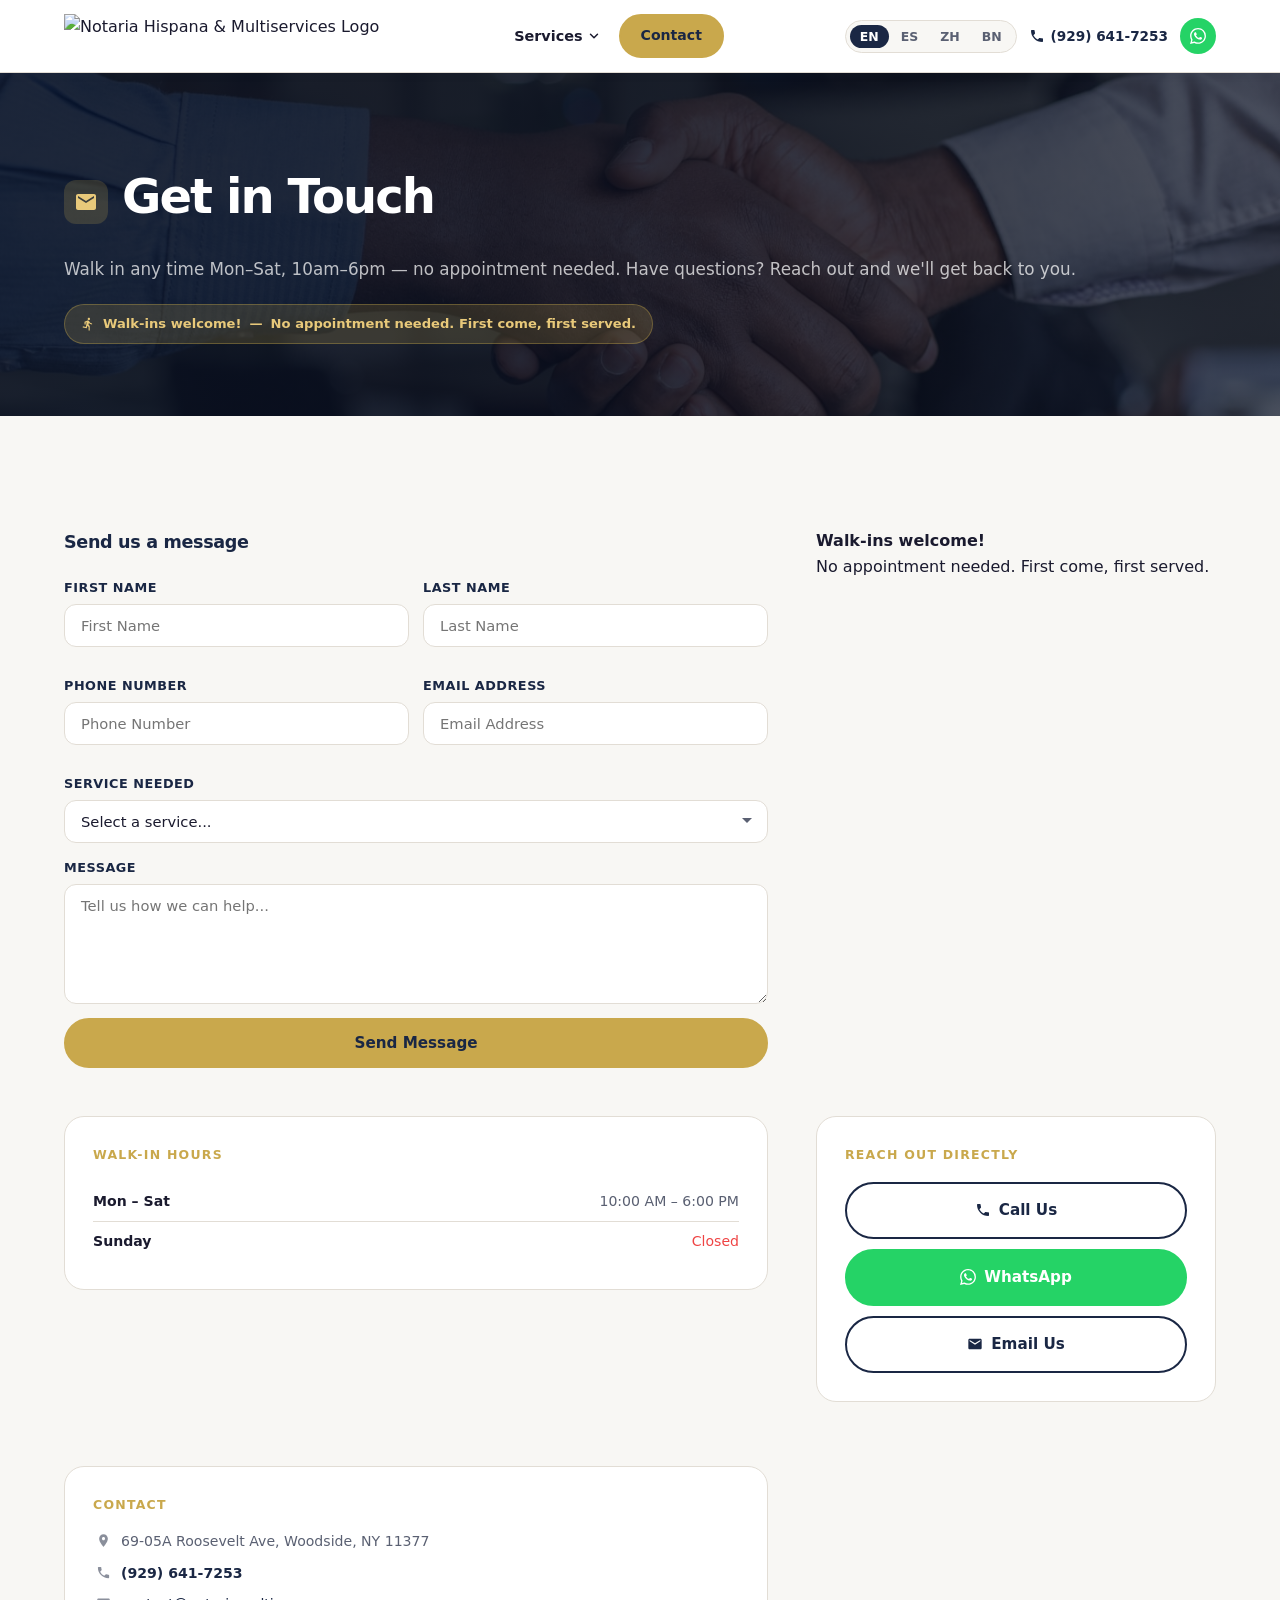
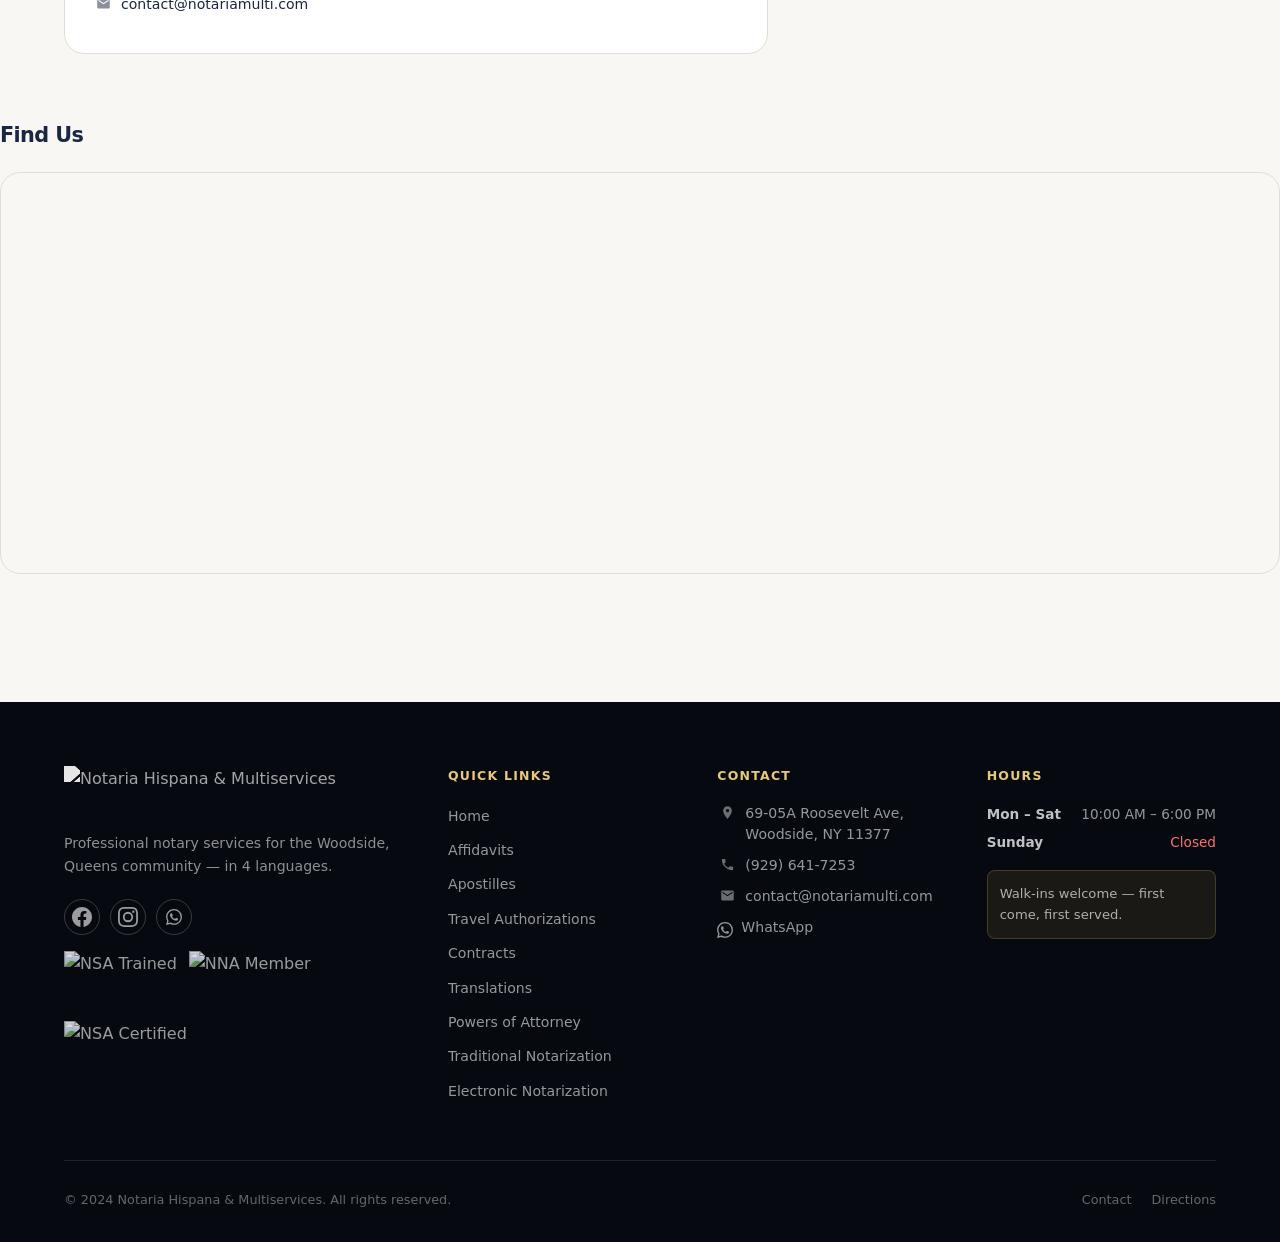
==== commit beed4cc6: "Fix: mobile nav standardized sitewide, contact page hero aligned, walk-in badge in hero, Google Revi" ====
--- a/contact.html
+++ b/contact.html
@@ -84,12 +84,18 @@
 </nav>
 
 <!-- PAGE HERO -->
-<section class="page-hero" aria-label="Contact page hero">
+<section class="page-hero has-image" style="background-image: url('images/hero.jpg');" aria-label="Contact page hero">
   <div class="container">
     <div class="page-hero-content">
-      
-      <h1 data-i18n="contact_headline">Get in Touch</h1>
-      <p data-i18n="contact_sub">Walk in any time Mon–Sat, 10am–6pm — no appointment needed. Have questions? Reach out and we'll get back to you.</p>
+      <div class="page-hero-title-row">
+        <span class="page-hero-icon"><svg class="card-icon-svg" xmlns="http://www.w3.org/2000/svg" viewBox="0 0 24 24" fill="currentColor" aria-hidden="true"><path d="M20 4H4c-1.1 0-2 .9-2 2v12c0 1.1.9 2 2 2h16c1.1 0 2-.9 2-2V6c0-1.1-.9-2-2-2zm0 4l-8 5-8-5V6l8 5 8-5v2z"/></svg></span>
+        <h1 data-i18n="contact_headline">Get in Touch</h1>
+      </div>
+      <p data-i18n="contact_sub">Professional notary services in Woodside, Queens — everyone is welcome.</p>
+      <div class="hero-walkin-badge">
+        <svg xmlns="http://www.w3.org/2000/svg" width="14" height="14" viewBox="0 0 24 24" fill="currentColor" aria-hidden="true"><path d="M13.49 5.48c1.1 0 2-.9 2-2s-.9-2-2-2-2 .9-2 2 .9 2 2 2zm-3.6 13.9l1-4.4 2.1 2v6h2v-7.5l-2.1-2 .6-3c1.3 1.5 3.3 2.5 5.5 2.5v-2c-1.9 0-3.5-1-4.3-2.4l-1-1.6c-.4-.6-1-1-1.7-1-.3 0-.5.1-.8.1l-5.2 2.2v4.7h2v-3.4l1.8-.7-1.6 8.1-4.9-1-.4 2 7 1.4z"/></svg>
+        <span data-i18n="walkin_note_bold">Walk-ins welcome</span> — <span data-i18n="walkin_note">No appointment needed. First come, first served.</span>
+      </div>
     </div>
   </div>
 </section>
@@ -167,11 +173,7 @@
 
       <!-- Right: info sidebar -->
       <div class="fade-in fade-in-delay-1">
-
-        <!-- Walk-in note -->
-        <div class="walk-in-note">
-          <div class="note-icon"><svg class="why-icon-svg" xmlns="http://www.w3.org/2000/svg" viewBox="0 0 24 24" fill="currentColor"><path d="M13.49 5.48c1.1 0 2-.9 2-2s-.9-2-2-2-2 .9-2 2 .9 2 2 2zm-3.6 13.9l1-4.4 2.1 2v6h2v-7.5l-2.1-2 .6-3c1.3 1.5 3.3 2.5 5.5 2.5v-2c-1.9 0-3.5-1-4.3-2.4l-1-1.6c-.4-.6-1-1-1.7-1-.3 0-.5.1-.8.1l-5.2 2.2v4.7h2v-3.4l1.8-.7-1.6 8.1-4.9-1-.4 2 7 1.4z"/></svg></div>
-          <p>
+        <p>
             <strong data-i18n="walkin_note_bold">Walk-ins welcome!</strong>
             <br/><span data-i18n="walkin_note">No appointment needed. First come, first served.</span>
           </p>
@@ -229,14 +231,7 @@
         </div>
 
         <!-- Google Review button -->
-        <!-- NOTE: Replace PLACE_ID_HERE with the actual Google Place ID -->
-        <a href="https://search.google.com/local/writereview?placeid=PLACE_ID_HERE"
-           class="btn btn-outline-navy" style="width:100%;justify-content:center;margin-bottom:16px;"
-           target="_blank" rel="noopener noreferrer" data-i18n="review_btn">
-          Leave a Google Review
-        </a>
-
-      </div>
+        </div>
     </div>
 
     <!-- Map -->
@@ -255,7 +250,7 @@
         </iframe>
       </div>
     </div>
-  </div>
+
 </section>
 
 <!-- FOOTER -->
--- a/css/main.css
+++ b/css/main.css
@@ -983,12 +983,23 @@
   flex-wrap: wrap;
 }
 
+.trust-badge {
+  display: flex;
+  align-items: center;
+  justify-content: center;
+  width: 160px;
+  height: 160px;
+  background: var(--off-white);
+  border-radius: var(--radius-md);
+  padding: 16px;
+}
+
 .trust-badge img {
-  height: 138px;
-  width: 180px;
+  width: 100%;
+  height: 100%;
   object-fit: contain;
   filter: none;
-  transition: filter var(--transition), transform var(--transition);
+  transition: transform var(--transition);
 }
 
 .trust-badge img:hover {
@@ -1227,6 +1238,43 @@
   object-fit: contain;
   filter: brightness(.85) grayscale(.3);
 }
+
+/* Google Review button in footer */
+.footer-review-btn {
+  display: inline-flex;
+  align-items: center;
+  gap: 6px;
+  margin-top: 16px;
+  padding: 8px 16px;
+  background: rgba(201,168,76,.12);
+  border: 1px solid rgba(201,168,76,.3);
+  border-radius: 50px;
+  color: var(--gold-light);
+  font-size: .78rem;
+  font-weight: 700;
+  letter-spacing: .04em;
+  transition: background var(--transition), border-color var(--transition);
+}
+.footer-review-btn:hover {
+  background: rgba(201,168,76,.2);
+  border-color: var(--gold);
+}
+
+/* Walk-in badge in page hero */
+.hero-walkin-badge {
+  display: inline-flex;
+  align-items: center;
+  gap: 8px;
+  margin-top: 20px;
+  padding: 8px 16px;
+  background: rgba(201,168,76,.18);
+  border: 1px solid rgba(201,168,76,.35);
+  border-radius: 50px;
+  color: var(--gold-light);
+  font-size: .82rem;
+  font-weight: 600;
+}
+.hero-walkin-badge svg { flex-shrink: 0; }
 
 .footer-bottom {
   padding-top: 28px;
@@ -1743,5 +1791,5 @@
 @media (max-width: 480px) {
   .stats-grid { grid-template-columns: 1fr 1fr; }
   .trust-badges { gap: 24px; }
-  .trust-badge img { height: 56px; }
-}
+  .trust-badge { width: 120px; height: 120px; padding: 12px; }
+}
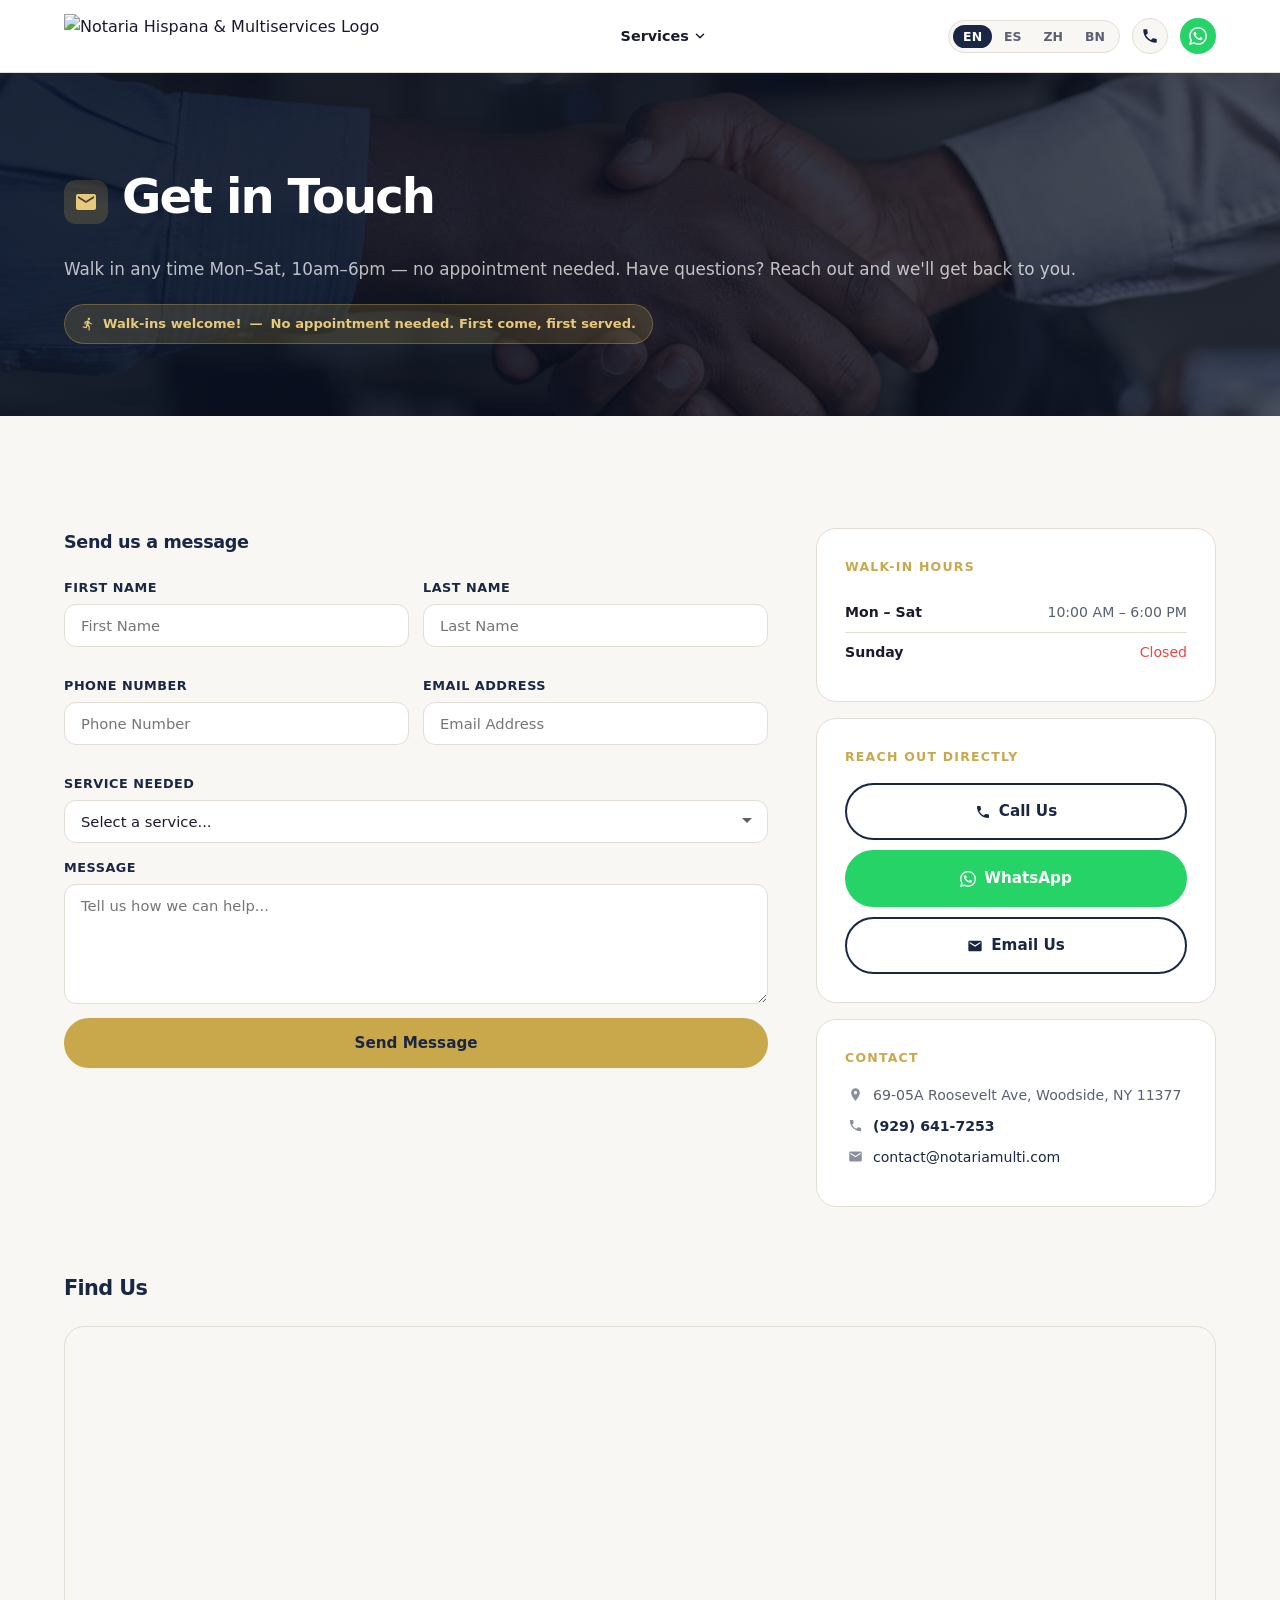
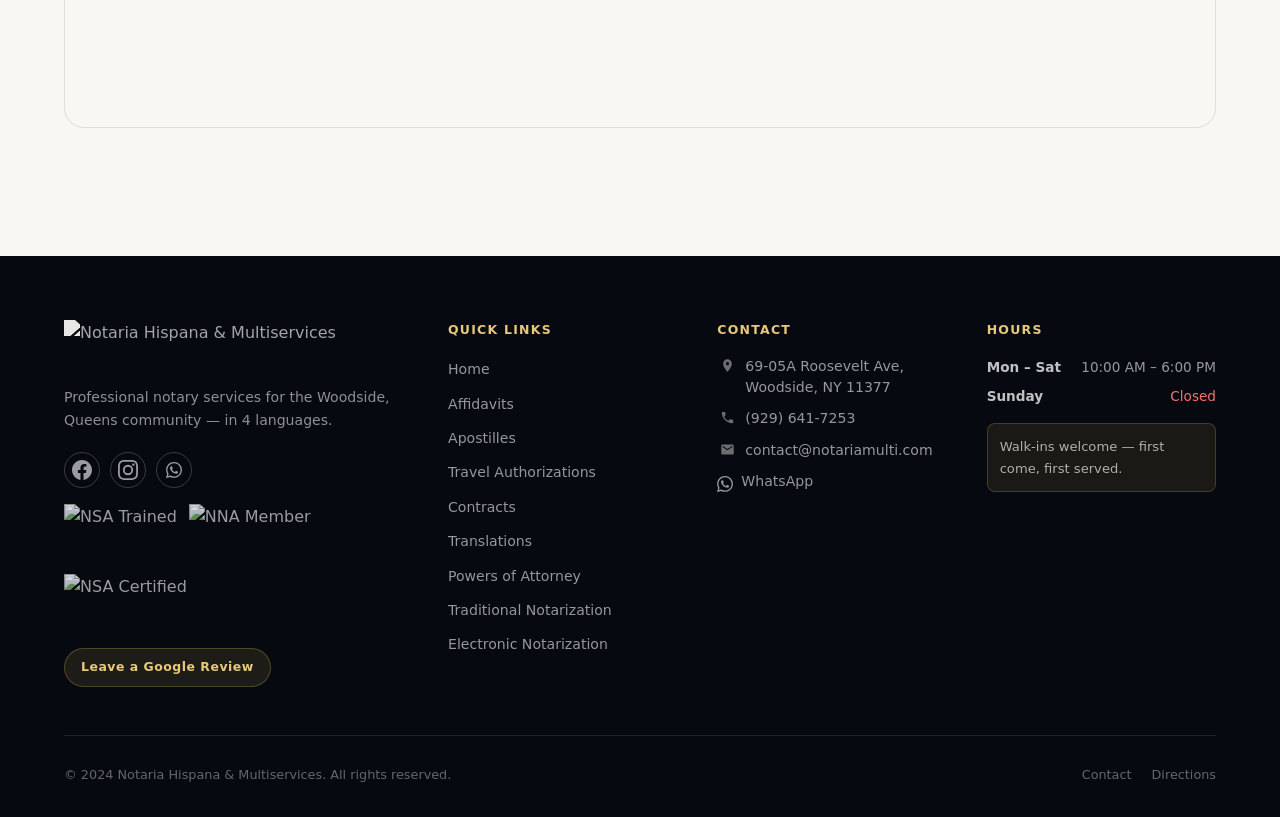
==== commit 9d500e10: "Fix: contact page navbar canonical, right column structure, div balance, remove duplicate contact bt" ====
--- a/contact.html
+++ b/contact.html
@@ -36,17 +36,25 @@
           <a href="services/electronic-notarization.html" role="menuitem"><span class="icon"><svg class="nav-icon" xmlns="http://www.w3.org/2000/svg" width="15" height="15" viewBox="0 0 24 24" fill="currentColor" aria-hidden="true"><path d="M20 18c1.1 0 2-.9 2-2V6c0-1.1-.9-2-2-2H4c-1.1 0-2 .9-2 2v10c0 1.1.9 2 2 2H0v2h24v-2h-4zM4 6h16v10H4V6z"/></svg></span> <span data-i18n="svc_electronic">Electronic Notarization</span></a>
         </div>
       </div>
-      <a href="contact.html" class="btn btn-primary" style="padding:8px 20px;font-size:.88rem;" data-i18n="nav_contact">Contact Us</a>
     </nav>
     <div class="navbar-right">
+      <!-- Language switcher -->
       <div class="lang-switcher" role="group" aria-label="Language selection">
-        <button class="lang-btn active" data-lang="en">EN</button>
-        <button class="lang-btn" data-lang="es">ES</button>
-        <button class="lang-btn" data-lang="zh">ZH</button>
-        <button class="lang-btn" data-lang="bn">BN</button>
-      </div>
-      <a href="tel:+19296417253" class="navbar-phone"><svg class="btn-icon" xmlns="http://www.w3.org/2000/svg" width="16" height="16" viewBox="0 0 24 24" fill="currentColor" aria-hidden="true"><path d="M6.62 10.79c1.44 2.83 3.76 5.14 6.59 6.59l2.2-2.2c.27-.27.67-.36 1.02-.24 1.12.37 2.33.57 3.57.57.55 0 1 .45 1 1V20c0 .55-.45 1-1 1-9.39 0-17-7.61-17-17 0-.55.45-1 1-1h3.5c.55 0 1 .45 1 1 0 1.25.2 2.45.57 3.57.11.35.03.74-.25 1.02l-2.2 2.2z"/></svg> <span data-i18n="nav_phone">(929) 641-7253</span></a>
-      <a href="https://wa.me/19296417253" class="navbar-wa" target="_blank" rel="noopener noreferrer" aria-label="WhatsApp"><svg class="btn-icon" xmlns="http://www.w3.org/2000/svg" width="16" height="16" viewBox="0 0 24 24" fill="currentColor" aria-hidden="true"><path d="M17.472 14.382c-.297-.149-1.758-.867-2.03-.967-.273-.099-.471-.148-.67.15-.197.297-.767.966-.94 1.164-.173.199-.347.223-.644.075-.297-.15-1.255-.463-2.39-1.475-.883-.788-1.48-1.761-1.653-2.059-.173-.297-.018-.458.13-.606.134-.133.298-.347.446-.52.149-.174.198-.298.298-.497.099-.198.05-.371-.025-.52-.075-.149-.669-1.612-.916-2.207-.242-.579-.487-.5-.669-.51-.173-.008-.371-.01-.57-.01-.198 0-.52.074-.792.372-.272.297-1.04 1.016-1.04 2.479 0 1.462 1.065 2.875 1.213 3.074.149.198 2.096 3.2 5.077 4.487.709.306 1.262.489 1.694.625.712.227 1.36.195 1.871.118.571-.085 1.758-.719 2.006-1.413.248-.694.248-1.289.173-1.413-.074-.124-.272-.198-.57-.347m-5.421 7.403h-.004a9.87 9.87 0 01-5.031-1.378l-.361-.214-3.741.982.998-3.648-.235-.374a9.86 9.86 0 01-1.51-5.26c.001-5.45 4.436-9.884 9.888-9.884 2.64 0 5.122 1.03 6.988 2.898a9.825 9.825 0 012.893 6.994c-.003 5.45-4.437 9.884-9.885 9.884m8.413-18.297A11.815 11.815 0 0012.05 0C5.495 0 .16 5.335.157 11.892c0 2.096.547 4.142 1.588 5.945L.057 24l6.305-1.654a11.882 11.882 0 005.683 1.448h.005c6.554 0 11.89-5.335 11.893-11.893a11.821 11.821 0 00-3.48-8.413z"/></svg></a>
+        <button class="lang-btn active" data-lang="en" aria-label="English">EN</button>
+        <button class="lang-btn" data-lang="es" aria-label="Español">ES</button>
+        <button class="lang-btn" data-lang="zh" aria-label="中文">ZH</button>
+        <button class="lang-btn" data-lang="bn" aria-label="বাংলা">BN</button>
+      </div>
+
+      <a href="tel:+19296417253" class="navbar-wa" aria-label="Call us" title="Call (929) 641-7253">
+        <svg xmlns="http://www.w3.org/2000/svg" width="18" height="18" viewBox="0 0 24 24" fill="currentColor" aria-hidden="true"><path d="M6.62 10.79c1.44 2.83 3.76 5.14 6.59 6.59l2.2-2.2c.27-.27.67-.36 1.02-.24 1.12.37 2.33.57 3.57.57.55 0 1 .45 1 1V20c0 .55-.45 1-1 1-9.39 0-17-7.61-17-17 0-.55.45-1 1-1h3.5c.55 0 1 .45 1 1 0 1.25.2 2.45.57 3.57.11.35.03.74-.25 1.02l-2.2 2.2z"/></svg>
+      </a>
+
+      <a href="https://wa.me/19296417253" class="navbar-wa" target="_blank" rel="noopener noreferrer" aria-label="WhatsApp us">
+        <svg xmlns="http://www.w3.org/2000/svg" width="18" height="18" viewBox="0 0 24 24" fill="currentColor" aria-hidden="true"><path d="M17.472 14.382c-.297-.149-1.758-.867-2.03-.967-.273-.099-.471-.148-.67.15-.197.297-.767.966-.94 1.164-.173.199-.347.223-.644.075-.297-.15-1.255-.463-2.39-1.475-.883-.788-1.48-1.761-1.653-2.059-.173-.297-.018-.458.13-.606.134-.133.298-.347.446-.52.149-.174.198-.298.298-.497.099-.198.05-.371-.025-.52-.075-.149-.669-1.612-.916-2.207-.242-.579-.487-.5-.669-.51-.173-.008-.371-.01-.57-.01-.198 0-.52.074-.792.372-.272.297-1.04 1.016-1.04 2.479 0 1.462 1.065 2.875 1.213 3.074.149.198 2.096 3.2 5.077 4.487.709.306 1.262.489 1.694.625.712.227 1.36.195 1.871.118.571-.085 1.758-.719 2.006-1.413.248-.694.248-1.289.173-1.413-.074-.124-.272-.198-.57-.347m-5.421 7.403h-.004a9.87 9.87 0 01-5.031-1.378l-.361-.214-3.741.982.998-3.648-.235-.374a9.86 9.86 0 01-1.51-5.26c.001-5.45 4.436-9.884 9.888-9.884 2.64 0 5.122 1.03 6.988 2.898a9.825 9.825 0 012.893 6.994c-.003 5.45-4.437 9.884-9.885 9.884m8.413-18.297A11.815 11.815 0 0012.05 0C5.495 0 .16 5.335.157 11.892c0 2.096.547 4.142 1.588 5.945L.057 24l6.305-1.654a11.882 11.882 0 005.683 1.448h.005c6.554 0 11.89-5.335 11.893-11.893a11.821 11.821 0 00-3.48-8.413z"/></svg>
+      </a>
+
+      <!-- No Contact Us button on the contact page itself -->
     </div>
     <button class="hamburger" aria-label="Open menu" aria-expanded="false">
       <span></span><span></span><span></span>
@@ -173,11 +181,6 @@
 
       <!-- Right: info sidebar -->
       <div class="fade-in fade-in-delay-1">
-        <p>
-            <strong data-i18n="walkin_note_bold">Walk-ins welcome!</strong>
-            <br/><span data-i18n="walkin_note">No appointment needed. First come, first served.</span>
-          </p>
-        </div>
 
         <!-- Hours -->
         <div class="contact-sidebar-card">
@@ -230,8 +233,7 @@
           </div>
         </div>
 
-        <!-- Google Review button -->
-        </div>
+      </div>
     </div>
 
     <!-- Map -->
@@ -250,7 +252,7 @@
         </iframe>
       </div>
     </div>
-
+  </div>
 </section>
 
 <!-- FOOTER -->
@@ -271,6 +273,13 @@
           <img src="https://cdn.prod.website-files.com/63d81929572042ce814f7a88/65b90f9088ab7d078bc10384_NNA%20MEMBER%20LOGO.png" alt="NNA Member" loading="lazy" />
           <img src="https://cdn.prod.website-files.com/63d81929572042ce814f7a88/65b90f90baeb579387008061_NSA%20CERT.%20LOGO.png" alt="NSA Certified" loading="lazy" />
         </div>
+
+      <!-- Leave a Google Review -->
+      <!-- NOTE: Replace PLACE_ID_HERE with actual Google Place ID -->
+      <a href="https://search.google.com/local/writereview?placeid=PLACE_ID_HERE"
+         class="footer-review-btn" target="_blank" rel="noopener noreferrer" data-i18n="review_btn">
+        &#11088; Leave Us a Review
+      </a>
       </div>
       <div class="footer-col">
         <h4 data-i18n="footer_quick_links">Quick Links</h4>
